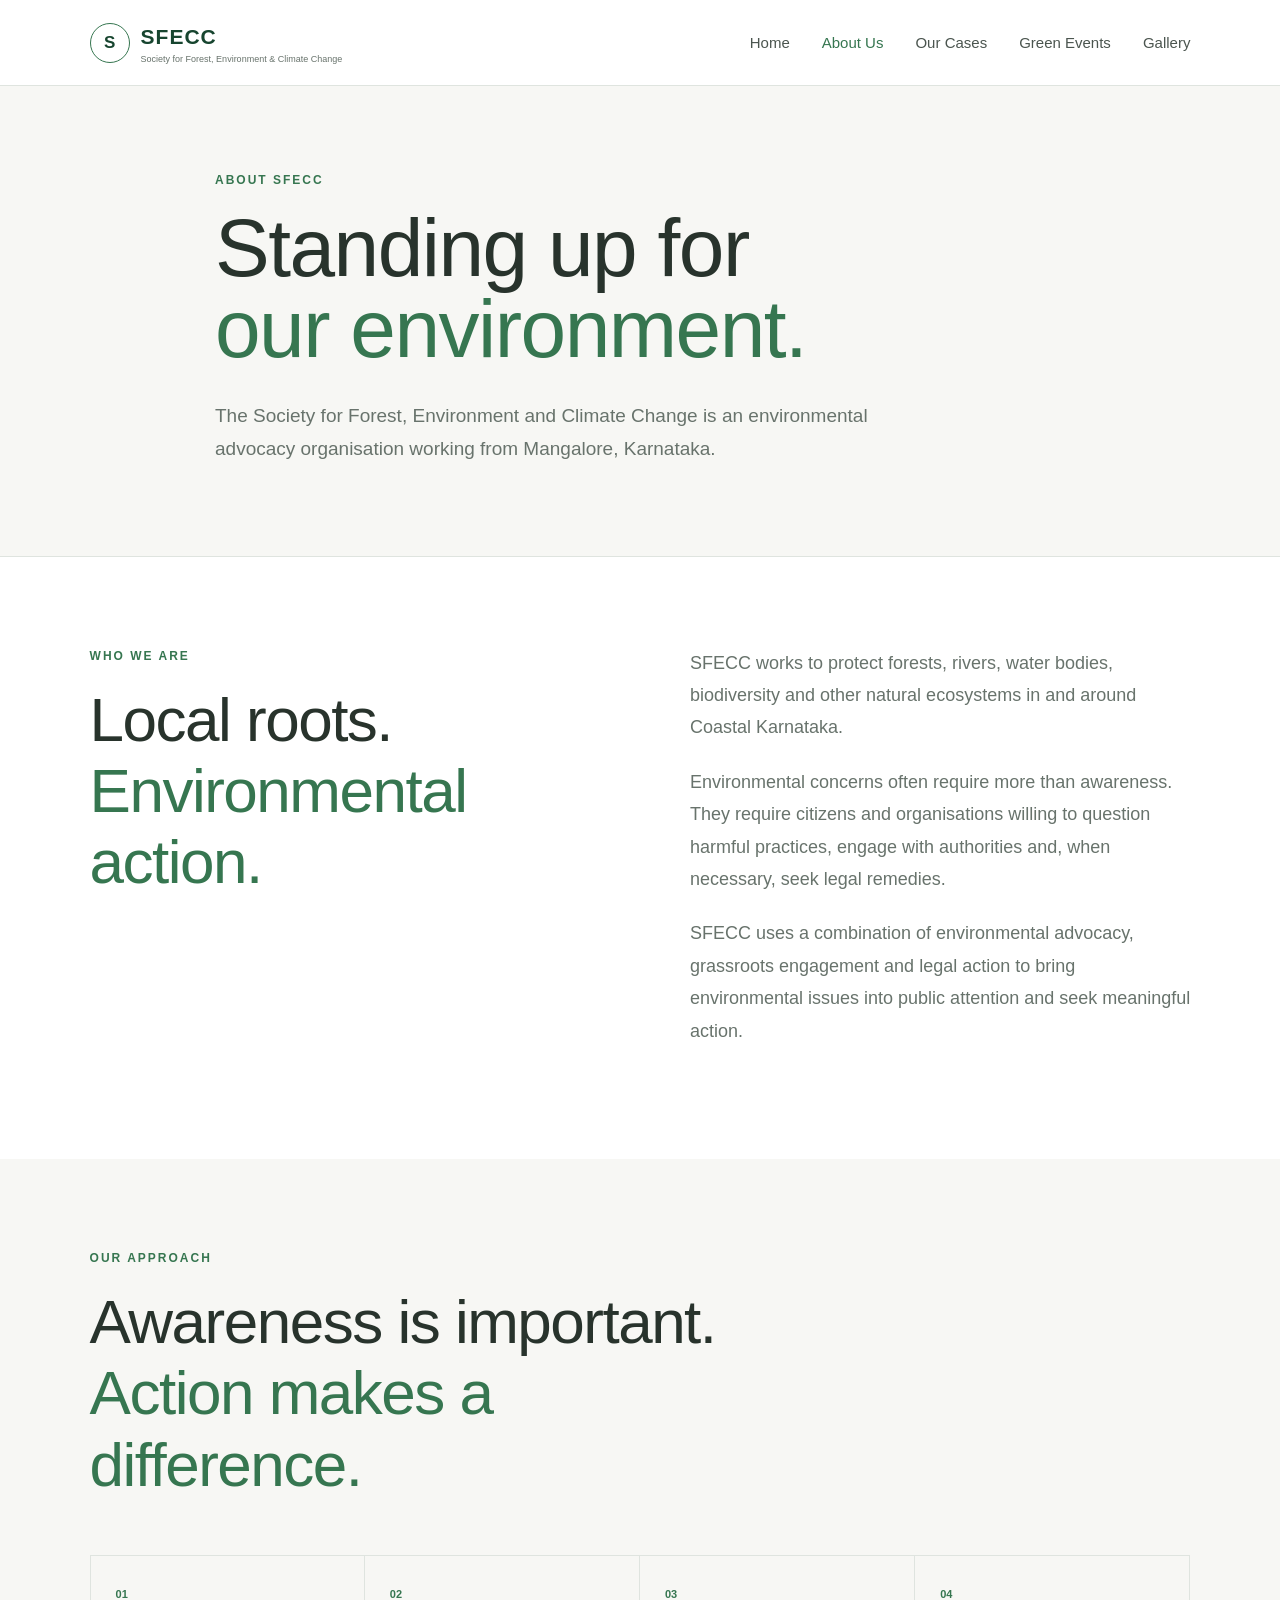
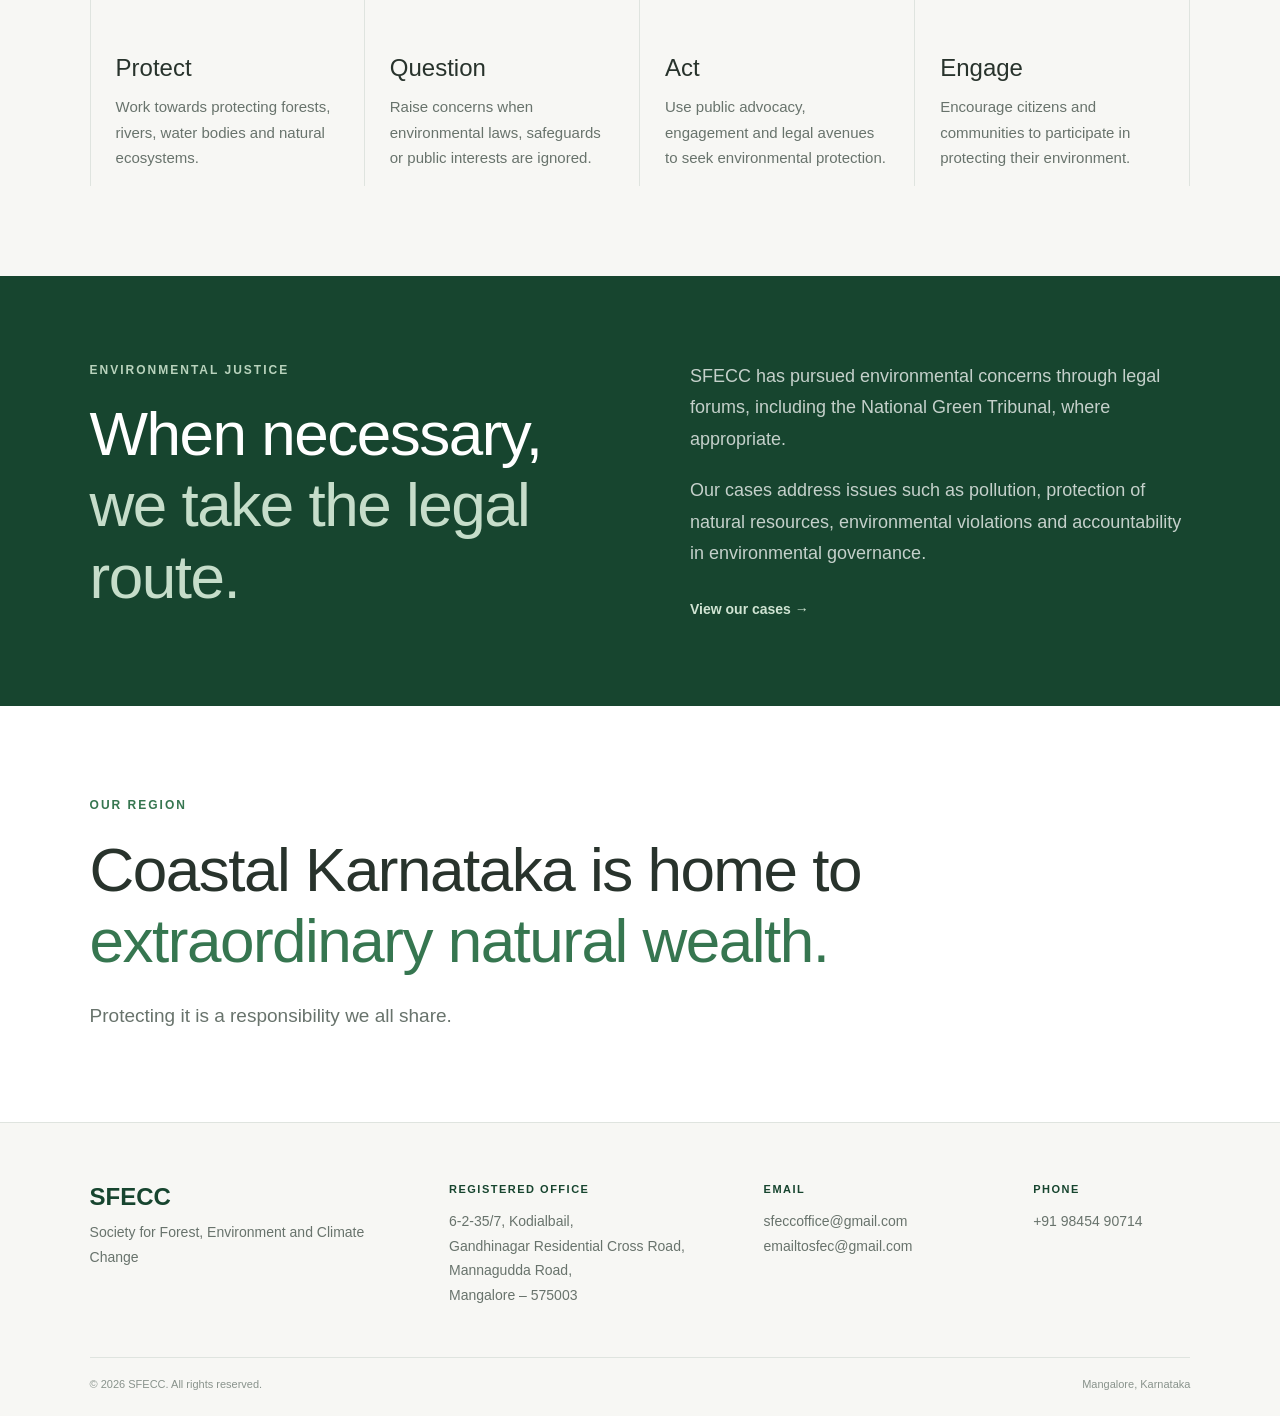
==== about.html @ 4021c0b7 "Initial SFECC website" ====
<!DOCTYPE html>
<html lang="en">
<head>
    <meta charset="UTF-8">
    <meta name="viewport" content="width=device-width, initial-scale=1.0">

    <title>About Us | SFECC</title>

    <link rel="stylesheet" href="style.css">
</head>

<body>

    <!-- Header -->
    <header class="site-header">

        <div class="container nav-container">

            <a href="index.html" class="logo">

                <span class="logo-mark">S</span>

                <span class="logo-text">
                    <strong>SFECC</strong>
                    <small>Society for Forest, Environment & Climate Change</small>
                </span>

            </a>


            <nav class="main-nav">

                <a href="index.html">Home</a>

                <a href="about.html" class="active">
                    About Us
                </a>

                <a href="work.html">
                    Our Cases
                </a>

                <a href="events.html">
                    Green Events
                </a>

                <a href="gallery.html">
                    Gallery
                </a>

            </nav>

        </div>

    </header>


    <main>

        <!-- Page Introduction -->
        <section class="page-hero">

            <div class="container page-hero-content">

                <p class="section-label">
                    ABOUT SFECC
                </p>

                <h1>
                    Standing up for
                    <span>our environment.</span>
                </h1>

                <p>
                    The Society for Forest, Environment and Climate Change
                    is an environmental advocacy organisation working from
                    Mangalore, Karnataka.
                </p>

            </div>

        </section>


        <!-- Who We Are -->
        <section class="about-main section">

            <div class="container about-main-grid">

                <div>

                    <p class="section-label">
                        WHO WE ARE
                    </p>

                    <h2>
                        Local roots.
                        <span>Environmental action.</span>
                    </h2>

                </div>


                <div class="about-main-text">

                    <p>
                        SFECC works to protect forests, rivers, water bodies,
                        biodiversity and other natural ecosystems in and around
                        Coastal Karnataka.
                    </p>

                    <p>
                        Environmental concerns often require more than
                        awareness. They require citizens and organisations
                        willing to question harmful practices, engage with
                        authorities and, when necessary, seek legal remedies.
                    </p>

                    <p>
                        SFECC uses a combination of environmental advocacy,
                        grassroots engagement and legal action to bring
                        environmental issues into public attention and seek
                        meaningful action.
                    </p>

                </div>

            </div>

        </section>


        <!-- What We Believe -->
        <section class="beliefs section">

            <div class="container">

                <div class="section-heading">

                    <p class="section-label">
                        OUR APPROACH
                    </p>

                    <h2>
                        Awareness is important.
                        <span>Action makes a difference.</span>
                    </h2>

                </div>


                <div class="belief-grid">

                    <div class="belief">

                        <span>01</span>

                        <h3>Protect</h3>

                        <p>
                            Work towards protecting forests, rivers,
                            water bodies and natural ecosystems.
                        </p>

                    </div>


                    <div class="belief">

                        <span>02</span>

                        <h3>Question</h3>

                        <p>
                            Raise concerns when environmental laws,
                            safeguards or public interests are ignored.
                        </p>

                    </div>


                    <div class="belief">

                        <span>03</span>

                        <h3>Act</h3>

                        <p>
                            Use public advocacy, engagement and legal
                            avenues to seek environmental protection.
                        </p>

                    </div>


                    <div class="belief">

                        <span>04</span>

                        <h3>Engage</h3>

                        <p>
                            Encourage citizens and communities to
                            participate in protecting their environment.
                        </p>

                    </div>

                </div>

            </div>

        </section>


        <!-- Legal Action -->
        <section class="about-action">

            <div class="container about-action-grid">

                <div>

                    <p class="section-label">
                        ENVIRONMENTAL JUSTICE
                    </p>

                    <h2>
                        When necessary,
                        <span>we take the legal route.</span>
                    </h2>

                </div>


                <div>

                    <p>
                        SFECC has pursued environmental concerns through
                        legal forums, including the National Green Tribunal,
                        where appropriate.
                    </p>

                    <p>
                        Our cases address issues such as pollution,
                        protection of natural resources, environmental
                        violations and accountability in environmental
                        governance.
                    </p>

                    <a href="work.html" class="about-action-link">
                        View our cases →
                    </a>

                </div>

            </div>

        </section>


        <!-- Closing -->
        <section class="about-closing section">

            <div class="container">

                <p class="section-label">
                    OUR REGION
                </p>

                <h2>
                    Coastal Karnataka is home to
                    <span>extraordinary natural wealth.</span>
                </h2>

                <p class="closing-description">
                    Protecting it is a responsibility we all share.
                </p>

            </div>

        </section>

    </main>


    <!-- Footer -->
    <footer class="site-footer" id="contact">

        <div class="container footer-grid">

            <div class="footer-brand">

                <h3>SFECC</h3>

                <p>
                    Society for Forest, Environment and Climate Change
                </p>

            </div>


            <div>

                <h4>Registered Office</h4>

                <p>
                    6-2-35/7, Kodialbail,<br>
                    Gandhinagar Residential Cross Road,<br>
                    Mannagudda Road,<br>
                    Mangalore – 575003
                </p>

            </div>


            <div>

                <h4>Email</h4>

                <p>
                    <a href="mailto:sfeccoffice@gmail.com">
                        sfeccoffice@gmail.com
                    </a>
                </p>

                <p>
                    <a href="mailto:emailtosfec@gmail.com">
                        emailtosfec@gmail.com
                    </a>
                </p>

            </div>


            <div>

                <h4>Phone</h4>

                <p>
                    <a href="tel:+919845490714">
                        +91 98454 90714
                    </a>
                </p>

            </div>

        </div>


        <div class="container footer-bottom">

            <p>
                © 2026 SFECC. All rights reserved.
            </p>

            <p>
                Mangalore, Karnataka
            </p>

        </div>

    </footer>


    <script src="script.js"></script>

</body>
</html>
---- style.css ----
/* =========================================
   SFECC
   Simple Environmental Society Website
   ========================================= */

:root {
    --green-dark: #17452f;
    --green: #367650;
    --green-light: #edf3ee;
    --white: #ffffff;
    --off-white: #f7f7f4;
    --text: #28332c;
    --muted: #68736c;
    --border: #dfe4df;
    --max-width: 1160px;
}


/* =========================================
   Reset
   ========================================= */

* {
    margin: 0;
    padding: 0;
    box-sizing: border-box;
}

html {
    scroll-behavior: smooth;
}

body {
    font-family: Arial, Helvetica, sans-serif;
    color: var(--text);
    background: var(--white);
    line-height: 1.6;
}

a {
    color: inherit;
    text-decoration: none;
}

img {
    display: block;
    max-width: 100%;
}


/* =========================================
   Common
   ========================================= */

.container {
    width: min(90%, var(--max-width));
    margin: 0 auto;
}

.section {
    padding: 90px 0;
}

.section-label {
    color: var(--green);
    font-size: 12px;
    font-weight: 700;
    letter-spacing: 2px;
    margin-bottom: 18px;
}

h1,
h2,
h3,
h4 {
    line-height: 1.15;
}

h1,
h2 {
    font-weight: 400;
    letter-spacing: -1.5px;
}

h1 span,
h2 span {
    display: block;
    color: var(--green);
}

h2 {
    font-size: clamp(42px, 5vw, 62px);
}


/* =========================================
   Header
   ========================================= */

.site-header {
    background: var(--white);
    border-bottom: 1px solid var(--border);
    padding: 20px 0;
}

.nav-container {
    display: flex;
    align-items: center;
    justify-content: space-between;
}

.logo {
    display: flex;
    align-items: center;
    gap: 11px;
}

.logo-mark {
    width: 40px;
    height: 40px;
    border: 1.5px solid var(--green);
    border-radius: 50%;
    display: grid;
    place-items: center;
    color: var(--green-dark);
    font-size: 17px;
    font-weight: 700;
}

.logo-text {
    display: flex;
    flex-direction: column;
}

.logo-text strong {
    color: var(--green-dark);
    font-size: 21px;
    letter-spacing: 1px;
}

.logo-text small {
    color: var(--muted);
    font-size: 9px;
    line-height: 1.3;
    max-width: 230px;
}

.main-nav {
    display: flex;
    align-items: center;
    gap: 32px;
}

.main-nav a {
    color: #4b554f;
    font-size: 14px;
}

.main-nav a:hover,
.main-nav a.active {
    color: var(--green);
}


/* =========================================
   Hero
   ========================================= */

.hero {
    padding: 80px 0 90px;
    background: var(--white);
}

.hero-grid {
    display: grid;
    grid-template-columns: 1.15fr 0.85fr;
    gap: 80px;
    align-items: center;
}

.hero-content {
    max-width: 650px;
}

.eyebrow {
    color: var(--green);
    font-size: 11px;
    font-weight: 700;
    letter-spacing: 2px;
    margin-bottom: 25px;
}

.hero h1 {
    font-size: clamp(58px, 7vw, 86px);
    line-height: 0.98;
    margin-bottom: 30px;
}

.hero-description {
    max-width: 610px;
    color: var(--muted);
    font-size: 18px;
    line-height: 1.75;
    margin-bottom: 32px;
}

.btn {
    display: inline-block;
    padding: 13px 23px;
    background: var(--green-dark);
    color: var(--white);
    font-size: 13px;
    font-weight: 700;
    border-radius: 2px;
}

.btn:hover {
    background: var(--green);
}

.hero-image {
    position: relative;
}

.hero-image img {
    width: 100%;
    height: 430px;
    object-fit: cover;
}


/* =========================================
   About
   ========================================= */

.about-preview {
    background: var(--off-white);
}

.about-grid {
    display: grid;
    grid-template-columns: 1fr 1fr;
    gap: 100px;
}

.about-text {
    max-width: 560px;
    color: var(--muted);
    font-size: 18px;
    line-height: 1.75;
}

.about-text p {
    margin-bottom: 20px;
}

.text-link {
    color: var(--green);
    font-size: 14px;
    font-weight: 700;
}


/* =========================================
   Areas of Work
   ========================================= */

.areas {
    background: var(--white);
}

.section-heading {
    max-width: 650px;
    margin-bottom: 55px;
}

.areas-grid {
    display: grid;
    grid-template-columns: repeat(4, 1fr);
    border-top: 1px solid var(--border);
}

.area {
    padding: 28px 25px 15px;
    border-right: 1px solid var(--border);
}

.area:first-child {
    border-left: 1px solid var(--border);
}

.area span {
    display: block;
    color: var(--green);
    font-size: 11px;
    font-weight: 700;
    margin-bottom: 55px;
}

.area h3 {
    font-size: 23px;
    font-weight: 500;
    margin-bottom: 12px;
}

.area p {
    color: var(--muted);
    font-size: 15px;
    line-height: 1.65;
}


/* =========================================
   Action Band
   ========================================= */

.action {
    background: var(--green-dark);
    color: var(--white);
    padding: 80px 0;
}

.action-content {
    max-width: 900px;
}

.action .section-label {
    color: #b9d3bd;
}

.action h2 {
    font-size: clamp(40px, 5vw, 62px);
    margin-bottom: 28px;
}

.action h2 span {
    color: #c6ddca;
}

.action-link {
    color: #d0e4d3;
    font-size: 14px;
    font-weight: 700;
}


/* =========================================
   Footer
   ========================================= */

.site-footer {
    background: var(--off-white);
    border-top: 1px solid var(--border);
    padding: 60px 0 22px;
}

.footer-grid {
    display: grid;
    grid-template-columns: 1.4fr 1.2fr 1fr 0.7fr;
    gap: 45px;
    padding-bottom: 50px;
}

.footer-brand h3 {
    color: var(--green-dark);
    font-size: 24px;
    margin-bottom: 10px;
}

.footer-grid h4 {
    color: var(--green-dark);
    font-size: 11px;
    letter-spacing: 1.5px;
    text-transform: uppercase;
    margin-bottom: 14px;
}

.footer-grid p {
    color: var(--muted);
    font-size: 13px;
    line-height: 1.75;
}

.footer-grid a:hover {
    color: var(--green);
}

.footer-bottom {
    border-top: 1px solid var(--border);
    padding-top: 18px;
    display: flex;
    justify-content: space-between;
    color: #89938c;
    font-size: 11px;
}


/* =========================================
   Tablet
   ========================================= */

@media (max-width: 900px) {

    .hero-grid {
        grid-template-columns: 1fr;
        gap: 50px;
    }

    .hero-image {
        max-width: 650px;
    }

    .hero-image img {
        height: 400px;
    }

    .about-grid {
        grid-template-columns: 1fr;
        gap: 45px;
    }

    .areas-grid {
        grid-template-columns: repeat(2, 1fr);
    }

    .area:nth-child(3) {
        border-left: 1px solid var(--border);
        border-top: 1px solid var(--border);
    }

    .area:nth-child(4) {
        border-top: 1px solid var(--border);
    }

    .footer-grid {
        grid-template-columns: repeat(2, 1fr);
    }
}


/* =========================================
   Mobile
   ========================================= */

@media (max-width: 650px) {

    .site-header {
        padding: 16px 0;
    }

    .logo-text small {
        display: none;
    }

    .main-nav {
        gap: 15px;
    }

    .main-nav a {
        font-size: 12px;
    }

    .hero {
        padding: 55px 0 65px;
    }

    .hero-grid {
        gap: 40px;
    }

    .hero h1 {
        font-size: 56px;
    }

    .hero-description {
        font-size: 16px;
    }

    .hero-image img {
        height: 330px;
    }

    .section {
        padding: 70px 0;
    }

    .areas-grid {
        grid-template-columns: 1fr;
    }

    .area,
    .area:first-child,
    .area:nth-child(3) {
        border-left: 1px solid var(--border);
        border-bottom: 1px solid var(--border);
        border-top: none;
    }

    .area:first-child {
        border-top: 1px solid var(--border);
    }

    .area span {
        margin-bottom: 30px;
    }

    .footer-grid {
        grid-template-columns: 1fr;
        gap: 30px;
    }

    .footer-bottom {
        flex-direction: column;
        gap: 7px;
    }
}


/* =========================================
   Final Spacing & Readability Pass
   ========================================= */

.container {
    width: min(88%, 1120px);
}

.hero-description,
.about-text {
    font-size: 19px;
}

.area p {
    font-size: 16px;
}

.area h3 {
    font-size: 25px;
}

.main-nav a {
    font-size: 15px;
}

.footer-grid p {
    font-size: 14px;
}


/* More breathing room on larger screens */

@media (min-width: 1200px) {
    .container {
        width: min(86%, 1120px);
    }
}


/* Comfortable mobile margins */

@media (max-width: 650px) {

    .container {
        width: 88%;
    }

    .hero h1 {
        font-size: 52px;
    }

    .hero-description,
    .about-text {
        font-size: 17px;
    }

    .area p {
        font-size: 16px;
    }

    .main-nav {
        gap: 12px;
    }

    .main-nav a {
        font-size: 12px;
    }
}
/* =========================================
   ABOUT PAGE
   ========================================= */

.page-hero {
    background: var(--off-white);
    padding: 85px 0 90px;
    border-bottom: 1px solid var(--border);
}

.page-hero-content {
    max-width: 850px;
}

.page-hero h1 {
    font-size: clamp(55px, 7vw, 82px);
    line-height: 0.98;
    margin-bottom: 30px;
}

.page-hero-content > p:last-child {
    max-width: 680px;
    color: var(--muted);
    font-size: 19px;
    line-height: 1.75;
}


/* ---------- Main About ---------- */

.about-main {
    background: var(--white);
}

.about-main-grid {
    display: grid;
    grid-template-columns: 1fr 1fr;
    gap: 100px;
}

.about-main-text {
    max-width: 570px;
    color: var(--muted);
    font-size: 18px;
    line-height: 1.8;
}

.about-main-text p {
    margin-bottom: 22px;
}


/* ---------- Beliefs ---------- */

.beliefs {
    background: var(--off-white);
}

.belief-grid {
    display: grid;
    grid-template-columns: repeat(4, 1fr);
    border-top: 1px solid var(--border);
}

.belief {
    padding: 30px 25px 15px;
    border-right: 1px solid var(--border);
}

.belief:first-child {
    border-left: 1px solid var(--border);
}

.belief > span {
    display: block;
    color: var(--green);
    font-size: 11px;
    font-weight: 700;
    margin-bottom: 50px;
}

.belief h3 {
    font-size: 24px;
    font-weight: 500;
    margin-bottom: 13px;
}

.belief p {
    color: var(--muted);
    font-size: 15px;
    line-height: 1.7;
}


/* ---------- Legal Action ---------- */

.about-action {
    background: var(--green-dark);
    color: var(--white);
    padding: 85px 0;
}

.about-action-grid {
    display: grid;
    grid-template-columns: 1fr 1fr;
    gap: 100px;
}

.about-action .section-label {
    color: #b9d3bd;
}

.about-action h2 {
    font-size: clamp(42px, 5vw, 62px);
}

.about-action h2 span {
    color: #c6ddca;
}

.about-action-grid > div:last-child {
    align-self: end;
}

.about-action-grid > div:last-child p {
    color: rgba(255, 255, 255, 0.75);
    font-size: 18px;
    line-height: 1.75;
    margin-bottom: 20px;
}

.about-action-link {
    display: inline-block;
    margin-top: 8px;
    color: #d0e4d3;
    font-size: 14px;
    font-weight: 700;
}


/* ---------- Closing ---------- */

.about-closing {
    background: var(--white);
}

.about-closing h2 {
    max-width: 900px;
}

.closing-description {
    margin-top: 25px;
    color: var(--muted);
    font-size: 19px;
}


/* ---------- About Responsive ---------- */

@media (max-width: 900px) {

    .about-main-grid,
    .about-action-grid {
        grid-template-columns: 1fr;
        gap: 45px;
    }

    .belief-grid {
        grid-template-columns: repeat(2, 1fr);
    }

    .belief:nth-child(3) {
        border-left: 1px solid var(--border);
        border-top: 1px solid var(--border);
    }

    .belief:nth-child(4) {
        border-top: 1px solid var(--border);
    }
}


@media (max-width: 650px) {

    .page-hero {
        padding: 65px 0 70px;
    }

    .page-hero h1 {
        font-size: 52px;
    }

    .page-hero-content > p:last-child {
        font-size: 17px;
    }

    .about-main-text {
        font-size: 17px;
    }

    .belief-grid {
        grid-template-columns: 1fr;
    }

    .belief,
    .belief:first-child,
    .belief:nth-child(3) {
        border-left: 1px solid var(--border);
        border-bottom: 1px solid var(--border);
    }

    .belief:first-child {
        border-top: 1px solid var(--border);
    }

    .belief > span {
        margin-bottom: 30px;
    }

    .about-action-grid > div:last-child p {
        font-size: 17px;
    }
}

/* =========================================
   OUR CASES PAGE
   ========================================= */

.cases-intro {
    background: var(--white);
}

.cases-intro-grid {
    display: grid;
    grid-template-columns: 1fr 1fr;
    gap: 100px;
}

.cases-intro-text {
    max-width: 570px;
    color: var(--muted);
    font-size: 18px;
    line-height: 1.8;
}

.cases-intro-text p {
    margin-bottom: 22px;
}


/* ---------- Case List ---------- */

.cases {
    background: var(--off-white);
}

.case-list {
    border-top: 1px solid var(--border);
}

.case-item {
    display: grid;
    grid-template-columns: 100px 1fr;
    gap: 45px;
    padding: 42px 0;
    border-bottom: 1px solid var(--border);
}

.case-number {
    color: var(--green);
    font-size: 13px;
    font-weight: 700;
    padding-top: 3px;
}

.case-content {
    max-width: 850px;
}

.case-forum {
    color: var(--green);
    font-size: 11px;
    font-weight: 700;
    letter-spacing: 1.8px;
    margin-bottom: 12px;
}

.case-content h3 {
    color: var(--green-dark);
    font-size: 30px;
    font-weight: 500;
    margin-bottom: 12px;
}

.case-content > p:not(.case-forum) {
    color: var(--muted);
    font-size: 17px;
    line-height: 1.7;
    max-width: 720px;
}

.case-meta {
    display: flex;
    flex-wrap: wrap;
    gap: 30px;
    margin-top: 20px;
    color: #7b857e;
    font-size: 13px;
}


/* ---------- Cases Action ---------- */

.cases-action {
    background: var(--green-dark);
    color: var(--white);
    padding: 85px 0;
}

.cases-action .section-label {
    color: #b9d3bd;
}

.cases-action h2 {
    max-width: 900px;
    font-size: clamp(42px, 5vw, 62px);
}

.cases-action h2 span {
    color: #c6ddca;
}


/* ---------- Cases Responsive ---------- */

@media (max-width: 900px) {

    .cases-intro-grid {
        grid-template-columns: 1fr;
        gap: 45px;
    }

    .case-item {
        grid-template-columns: 65px 1fr;
        gap: 25px;
    }
}


@media (max-width: 650px) {

    .cases-intro-text {
        font-size: 17px;
    }

    .case-item {
        grid-template-columns: 1fr;
        gap: 12px;
        padding: 32px 0;
    }

    .case-number {
        margin-bottom: 5px;
    }

    .case-content h3 {
        font-size: 25px;
    }

    .case-content > p:not(.case-forum) {
        font-size: 16px;
    }

    .case-meta {
        flex-direction: column;
        gap: 5px;
    }
}
/* =========================================
   GREEN EVENTS PAGE
   ========================================= */

.events {
    background: var(--white);
}

.events-grid {
    display: grid;
    grid-template-columns: repeat(3, 1fr);
    gap: 28px;
}

.event-card {
    background: var(--off-white);
    border: 1px solid var(--border);
}

.event-image {
    overflow: hidden;
}

.event-image img {
    width: 100%;
    height: 250px;
    object-fit: cover;
    transition: transform 0.4s ease;
}

.event-card:hover .event-image img {
    transform: scale(1.03);
}

.event-content {
    padding: 27px 27px 30px;
}

.event-type {
    color: var(--green);
    font-size: 10px;
    font-weight: 700;
    letter-spacing: 1.7px;
    margin-bottom: 12px;
}

.event-content h3 {
    color: var(--green-dark);
    font-size: 25px;
    font-weight: 500;
    margin-bottom: 12px;
}

.event-content p:not(.event-type) {
    color: var(--muted);
    font-size: 16px;
    line-height: 1.7;
    margin-bottom: 20px;
}

.event-date {
    color: #7b857e;
    font-size: 12px;
}


/* ---------- Green Events Action ---------- */

.events-action {
    background: var(--green-dark);
    color: var(--white);
    padding: 85px 0;
}

.events-action .section-label {
    color: #b9d3bd;
}

.events-action h2 {
    max-width: 850px;
    font-size: clamp(42px, 5vw, 62px);
}

.events-action h2 span {
    color: #c6ddca;
}


/* ---------- Responsive ---------- */

@media (max-width: 900px) {

    .events-grid {
        grid-template-columns: 1fr 1fr;
    }

    .event-image img {
        height: 230px;
    }
}


@media (max-width: 650px) {

    .events-grid {
        grid-template-columns: 1fr;
    }

    .event-image img {
        height: 250px;
    }

    .event-content {
        padding: 24px;
    }
}

/* =========================================
   GALLERY PAGE
   ========================================= */

.gallery {
    background: var(--white);
}

.gallery-grid {
    display: grid;
    grid-template-columns: repeat(3, 1fr);
    grid-auto-rows: 260px;
    gap: 16px;
}

.gallery-item {
    margin: 0;
    overflow: hidden;
    background: var(--off-white);
}

.gallery-item img {
    width: 100%;
    height: 100%;
    object-fit: cover;
    transition: transform 0.4s ease;
}

.gallery-item:hover img {
    transform: scale(1.03);
}

/* Larger feature photograph */

.gallery-large {
    grid-column: span 2;
    grid-row: span 2;
}

.gallery-wide {
    grid-column: span 2;
}


/* ---------- Gallery Action ---------- */

.gallery-action {
    background: var(--green-dark);
    color: var(--white);
    padding: 85px 0;
}

.gallery-action .section-label {
    color: #b9d3bd;
}

.gallery-action h2 {
    max-width: 850px;
    font-size: clamp(42px, 5vw, 62px);
}

.gallery-action h2 span {
    color: #c6ddca;
}


/* ---------- Gallery Responsive ---------- */

@media (max-width: 900px) {

    .gallery-grid {
        grid-template-columns: repeat(2, 1fr);
        grid-auto-rows: 240px;
    }

    .gallery-large {
        grid-column: span 2;
    }

    .gallery-wide {
        grid-column: span 2;
    }
}


@media (max-width: 650px) {

    .gallery-grid {
        grid-template-columns: 1fr;
        grid-auto-rows: 280px;
    }

    .gallery-large,
    .gallery-wide {
        grid-column: span 1;
        grid-row: span 1;
    }
}
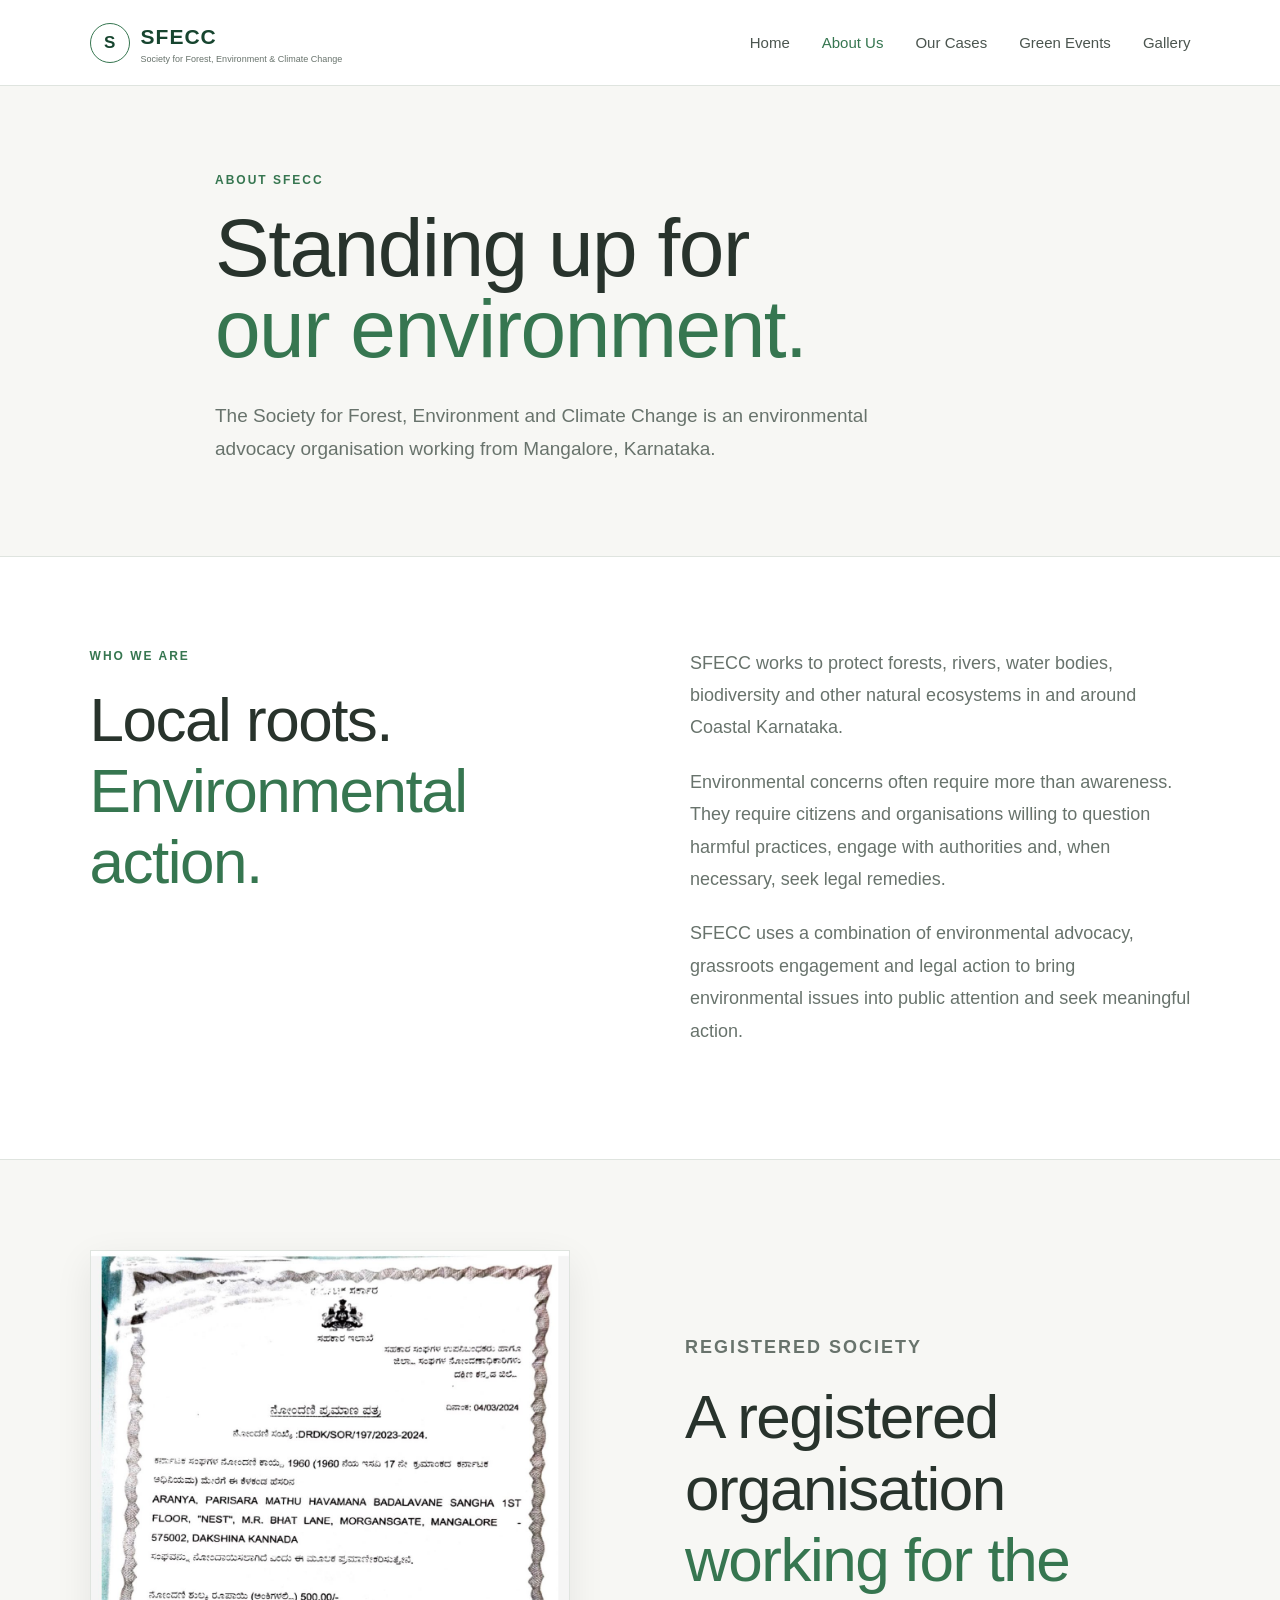
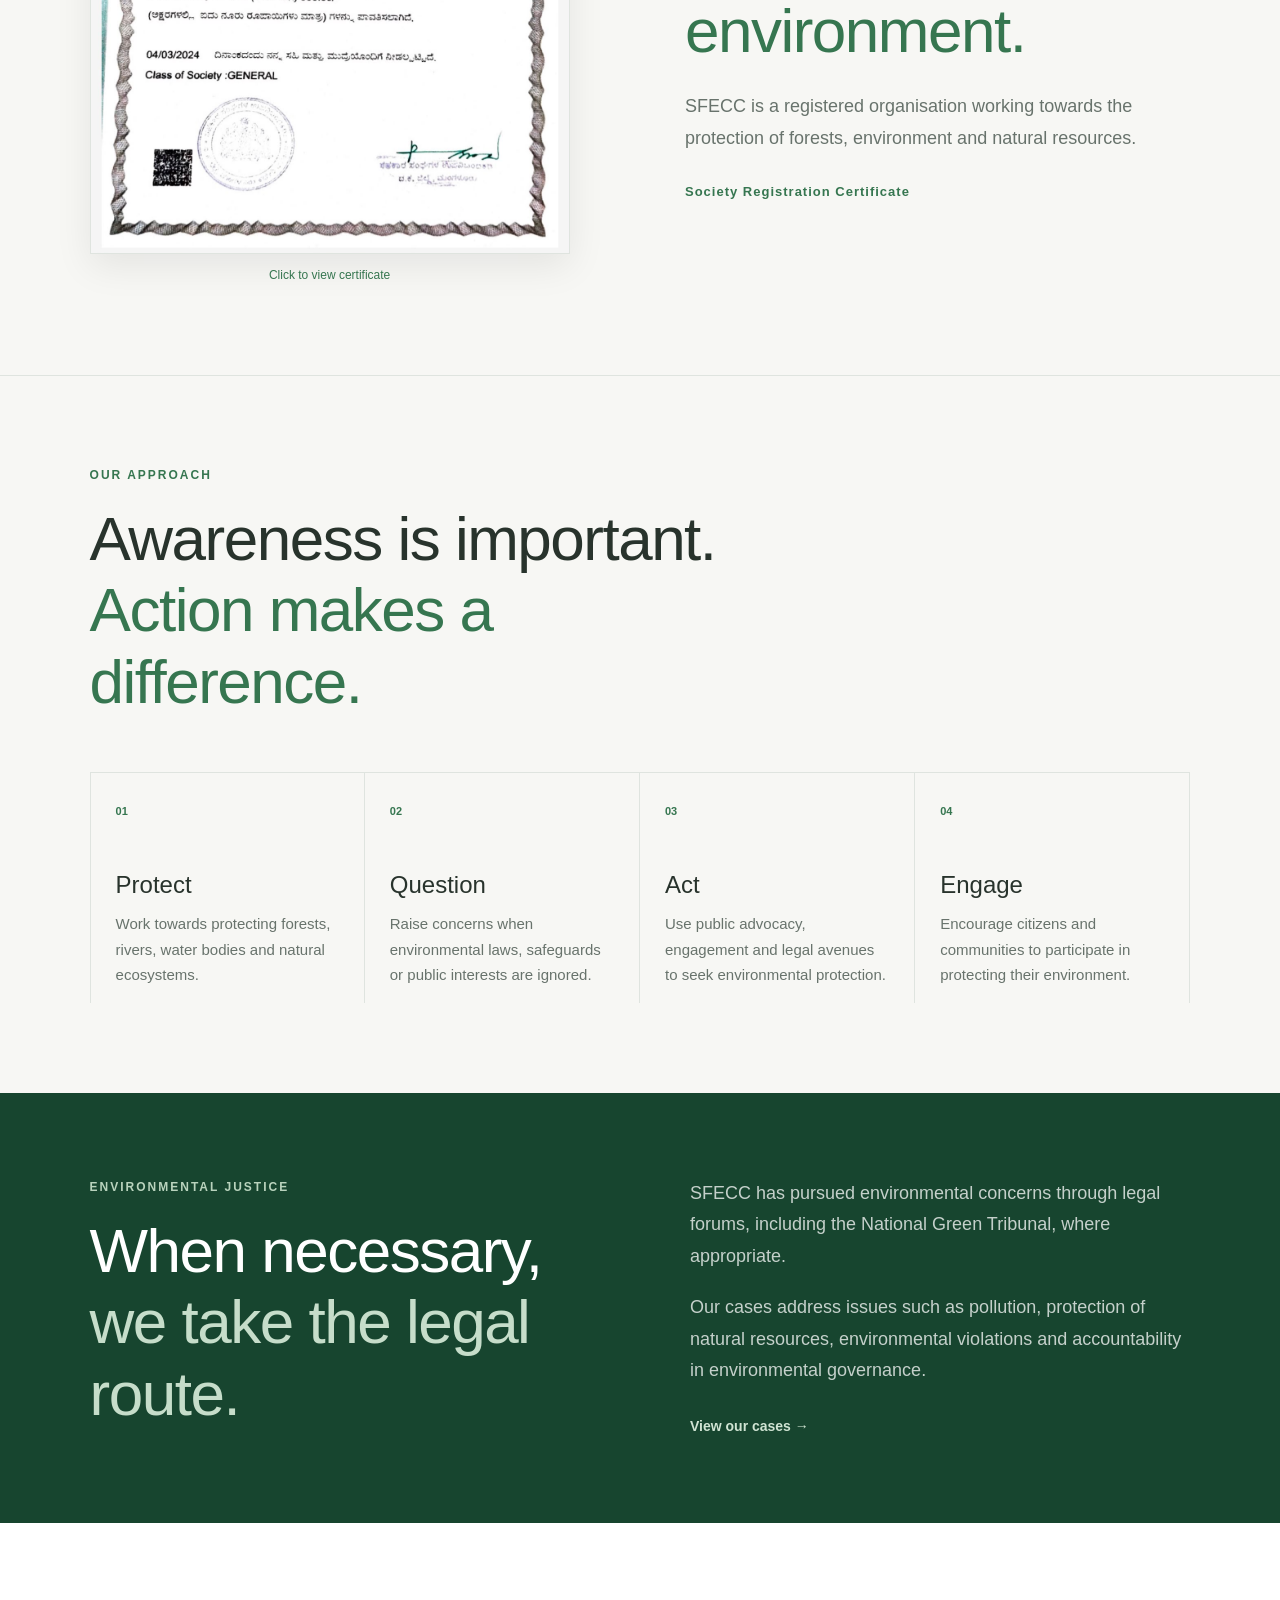
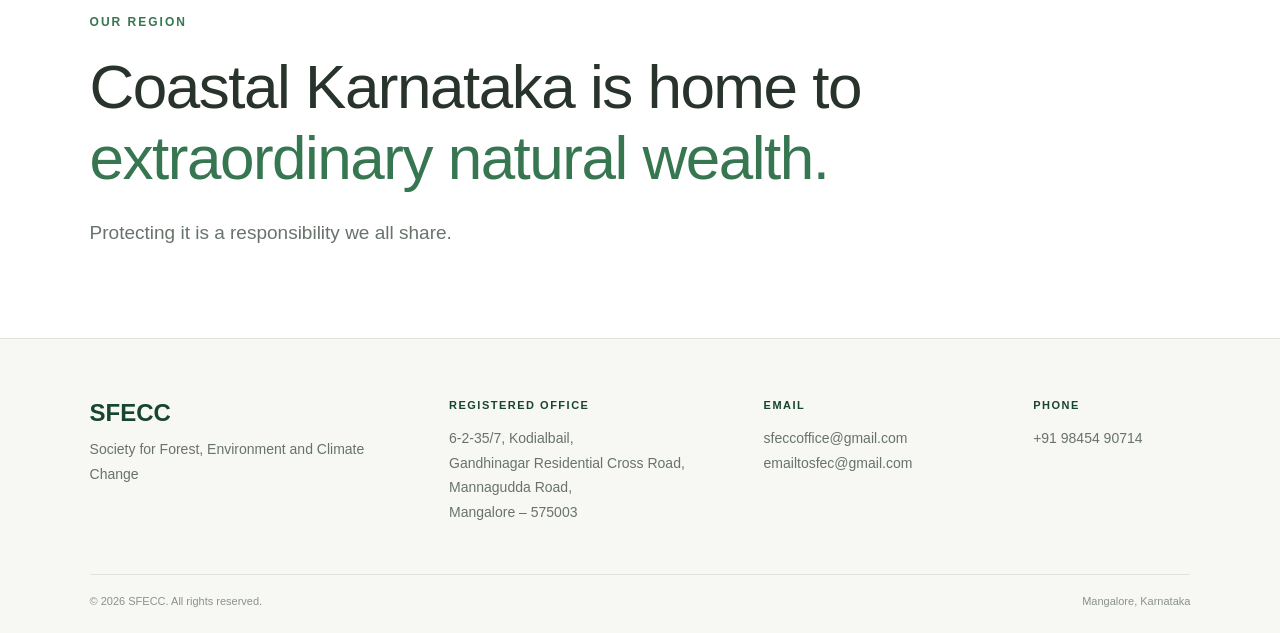
==== commit 504490d9: "Add SFECC registration certificate" ====
--- a/about.html
+++ b/about.html
@@ -129,6 +129,55 @@
 
         </section>
 
+        <!-- Registration Certificate -->
+
+<section class="registration section">
+
+    <div class="container registration-grid">
+
+        <div class="registration-image">
+
+    <a
+        href="images/registration-certificate.jpg"
+        target="_blank"
+        rel="noopener"
+    >
+        <img
+            src="images/registration-certificate.jpg"
+            alt="SFECC Society Registration Certificate"
+        >
+    </a>
+
+    <p class="certificate-click">
+        Click to view certificate
+    </p>
+
+</div>
+        <div class="registration-content">
+
+            <p class="section-label">
+                REGISTERED SOCIETY
+            </p>
+
+            <h2>
+                A registered organisation
+                <span>working for the environment.</span>
+            </h2>
+
+            <p>
+                SFECC is a registered organisation working towards the
+                protection of forests, environment and natural resources.
+            </p>
+
+            <p class="certificate-note">
+                Society Registration Certificate
+            </p>
+
+        </div>
+
+    </div>
+
+</section>
 
         <!-- What We Believe -->
         <section class="beliefs section">
--- a/style.css
+++ b/style.css
@@ -1176,4 +1176,99 @@
         grid-column: span 1;
         grid-row: span 1;
     }
+}
+
+/* =========================================
+   REGISTRATION CERTIFICATE
+   ========================================= */
+
+.registration {
+    background: var(--off-white);
+    border-top: 1px solid var(--border);
+    border-bottom: 1px solid var(--border);
+}
+
+.registration-grid {
+    display: grid;
+    grid-template-columns: 1fr 1fr;
+    gap: 90px;
+    align-items: center;
+}
+
+.registration-image {
+    max-width: 480px;
+}
+
+.registration-image img {
+    display: block;
+    width: 100%;
+    height: auto;
+    border: 1px solid var(--border);
+    box-shadow: 0 12px 35px rgba(0, 0, 0, 0.08);
+    background: var(--white);
+}
+
+.registration-content {
+    max-width: 540px;
+}
+
+.registration-content h2 {
+    margin-bottom: 25px;
+}
+
+.registration-content > p:not(.certificate-note) {
+    color: var(--muted);
+    font-size: 18px;
+    line-height: 1.75;
+    margin-bottom: 18px;
+}
+
+.certificate-note {
+    color: var(--green);
+    font-size: 13px;
+    font-weight: 700;
+    letter-spacing: 1px;
+    margin-top: 28px;
+}
+
+
+/* ---------- Certificate Responsive ---------- */
+
+@media (max-width: 900px) {
+
+    .registration-grid {
+        grid-template-columns: 1fr;
+        gap: 50px;
+    }
+
+    .registration-image {
+        max-width: 520px;
+    }
+}
+
+
+@media (max-width: 650px) {
+
+    .registration-grid {
+        gap: 35px;
+    }
+
+    .registration-content > p:not(.certificate-note) {
+        font-size: 17px;
+    }
+}
+
+.registration-image a {
+    display: block;
+}
+
+.registration-image a:hover img {
+    opacity: 0.92;
+}
+
+.certificate-click {
+    margin-top: 12px;
+    color: var(--green);
+    font-size: 12px;
+    text-align: center;
 }
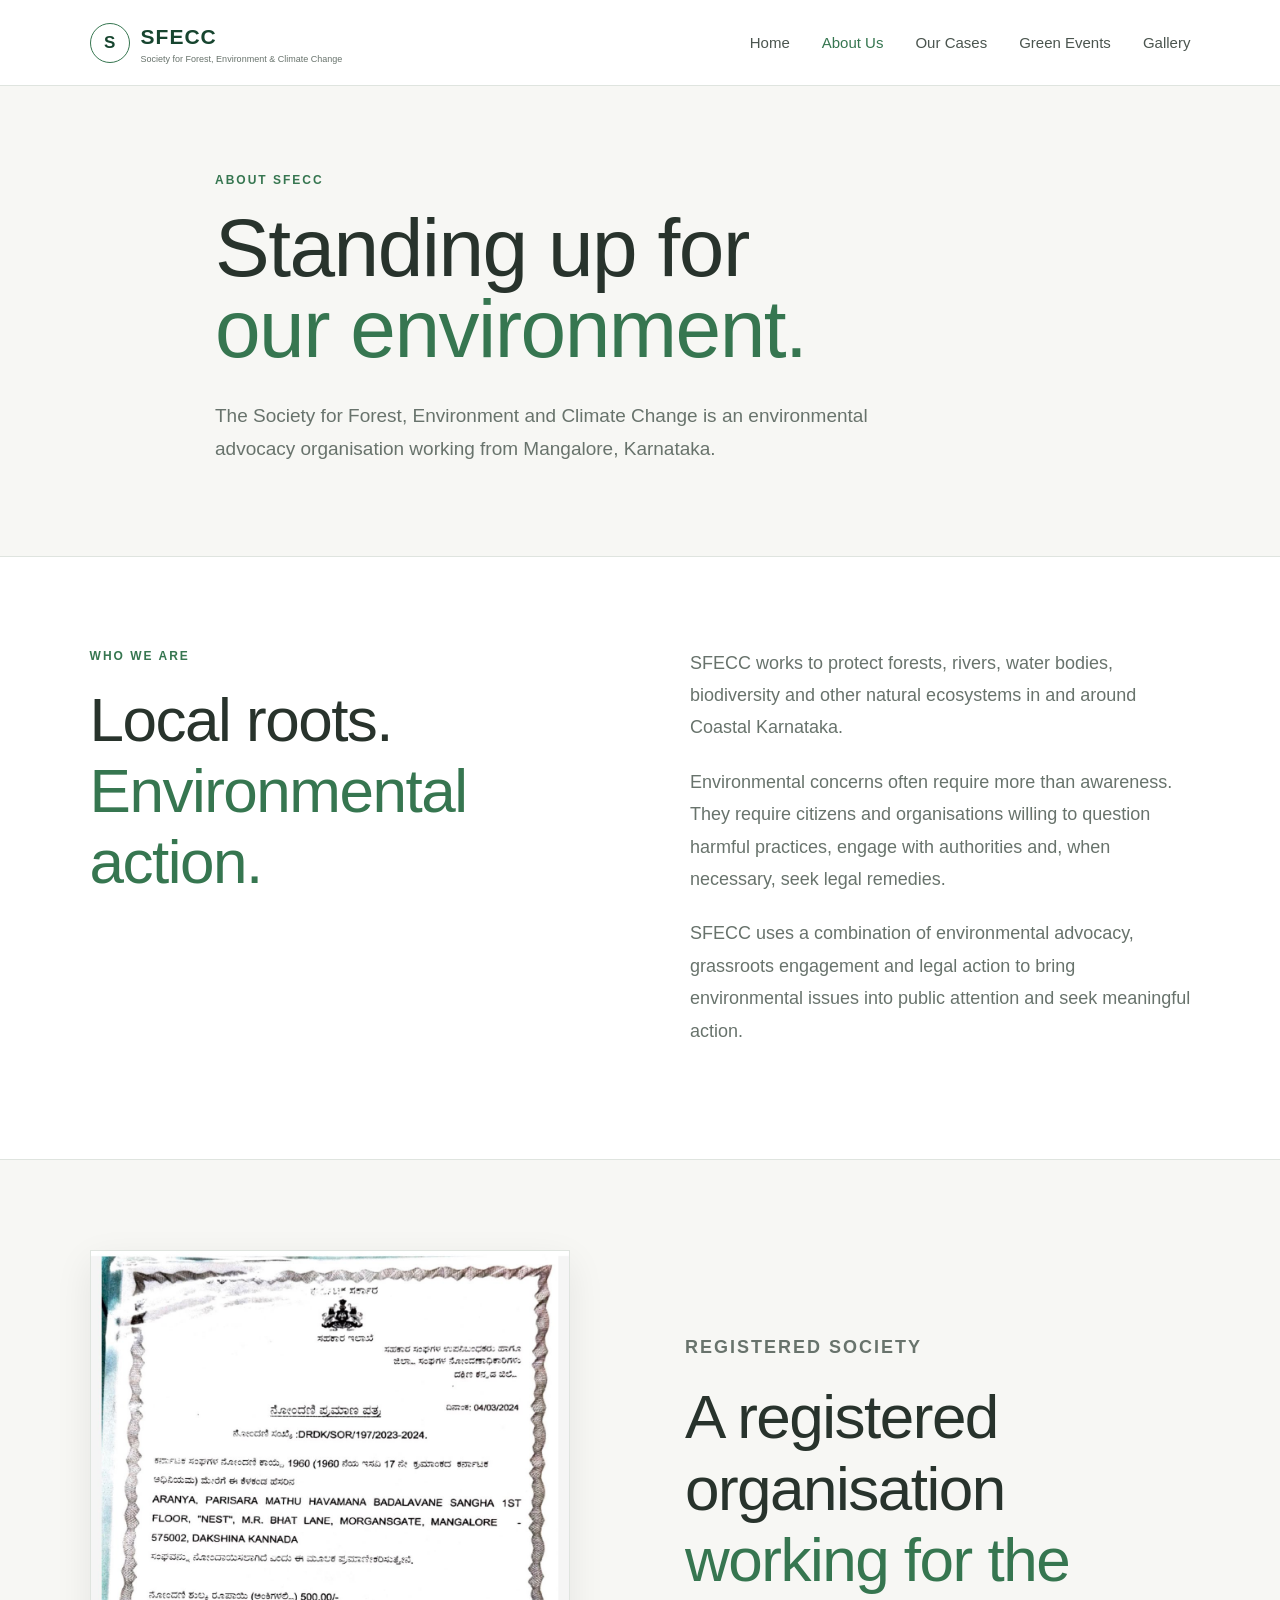
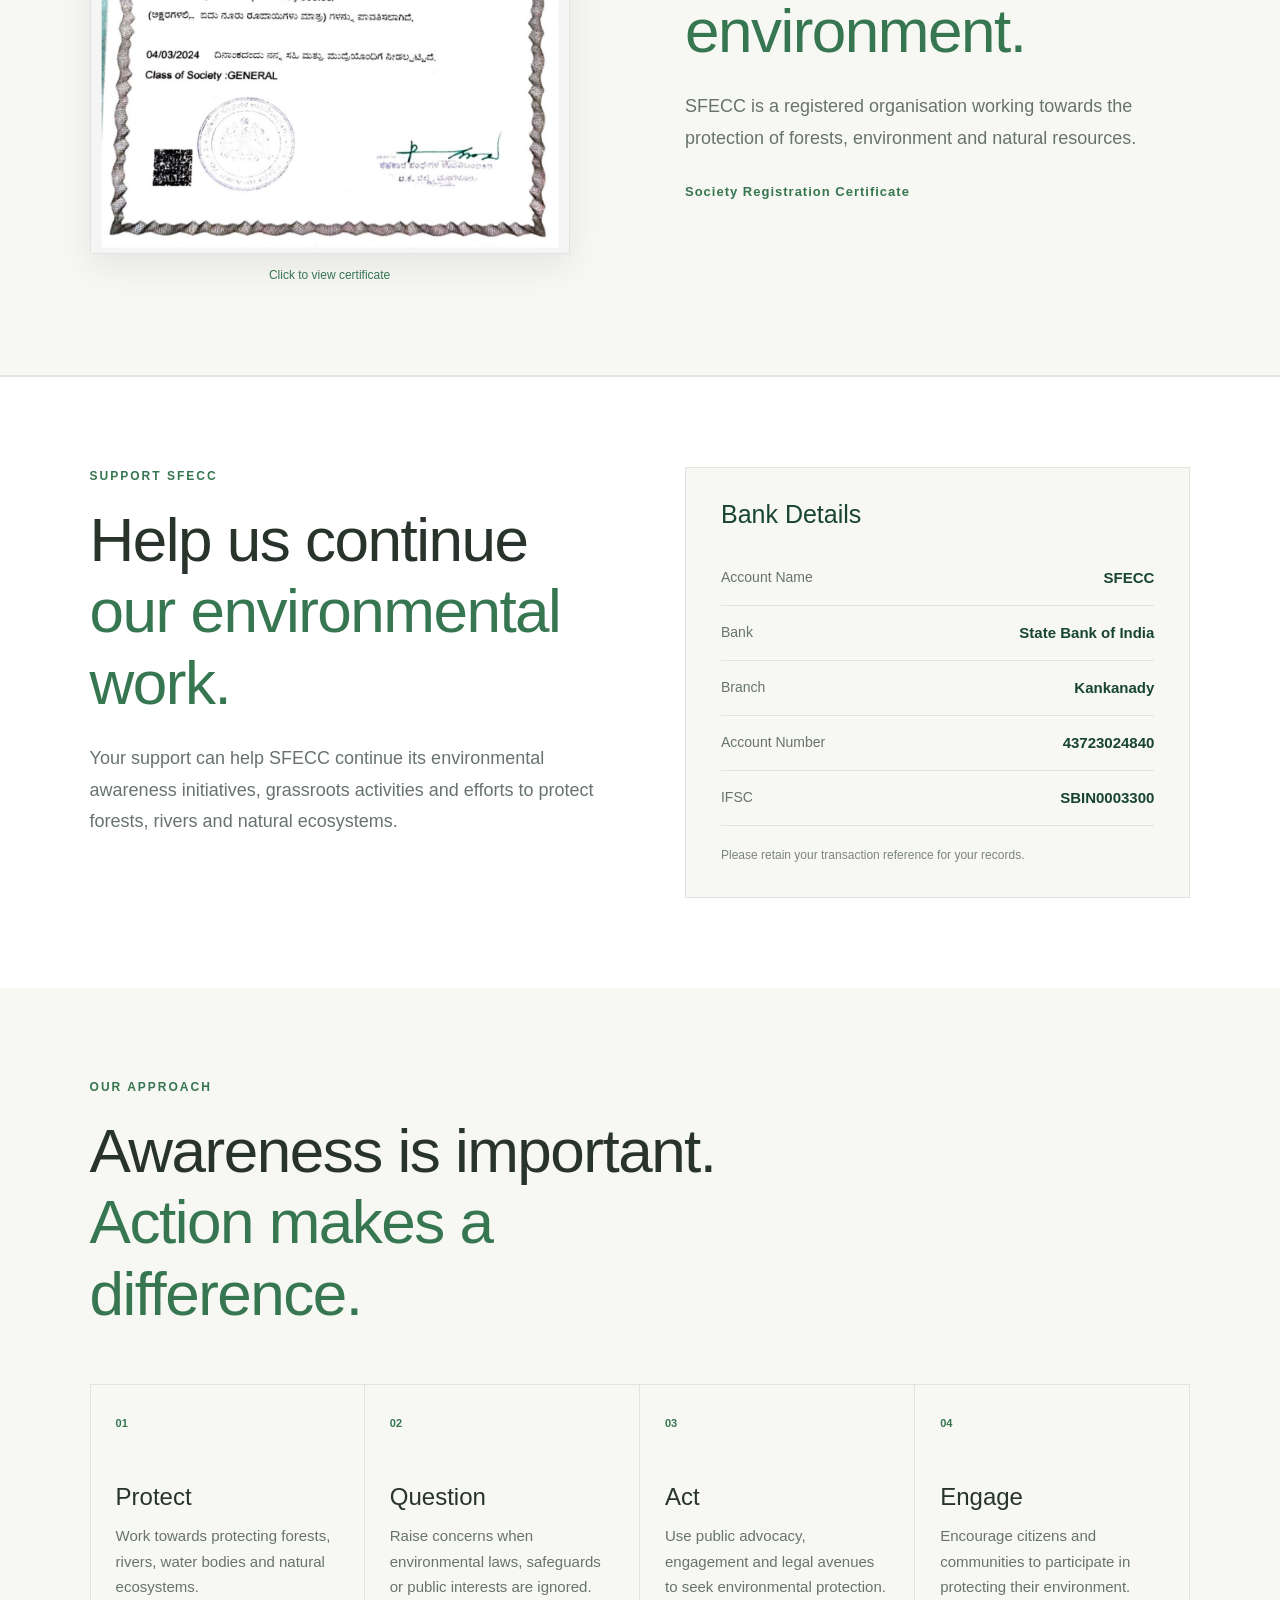
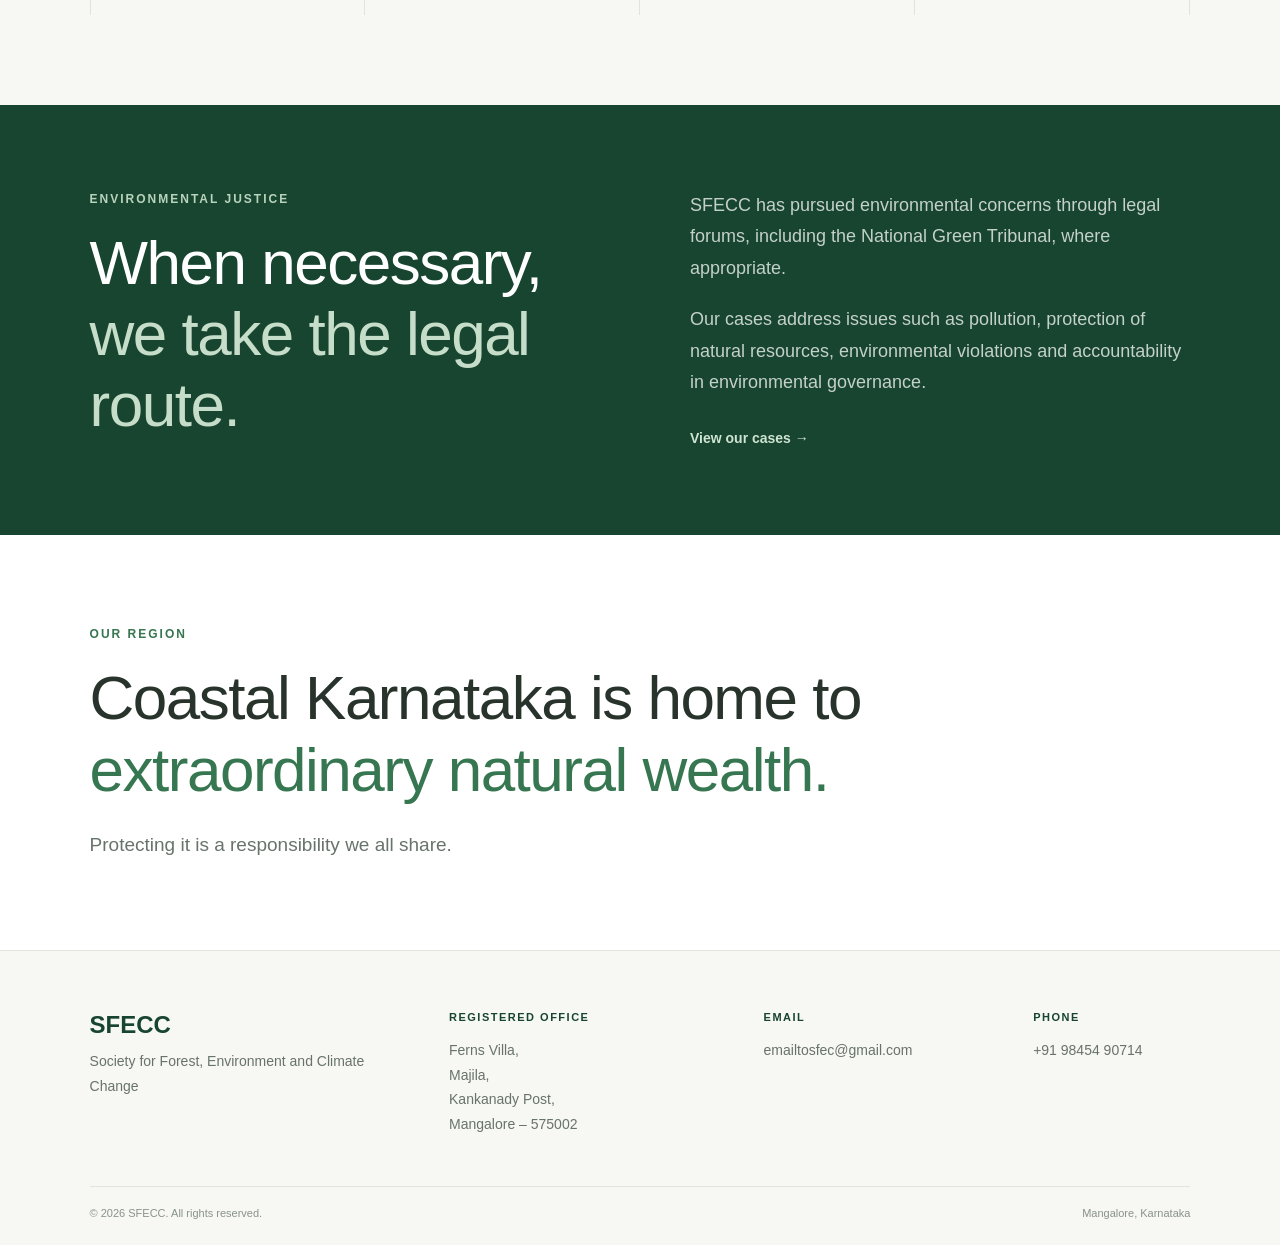
==== commit 232c70e6: "Update SFECC contact and support information" ====
--- a/about.html
+++ b/about.html
@@ -179,6 +179,73 @@
 
 </section>
 
+<!-- Support SFECC -->
+
+<section class="support section">
+
+    <div class="container support-grid">
+
+        <div>
+
+            <p class="section-label">
+                SUPPORT SFECC
+            </p>
+
+            <h2>
+                Help us continue
+                <span>our environmental work.</span>
+            </h2>
+
+            <p class="support-description">
+                Your support can help SFECC continue its environmental
+                awareness initiatives, grassroots activities and efforts
+                to protect forests, rivers and natural ecosystems.
+            </p>
+
+        </div>
+
+
+        <div class="bank-details">
+
+            <h3>
+                Bank Details
+            </h3>
+
+            <div class="bank-row">
+                <span>Account Name</span>
+                <strong>SFECC</strong>
+            </div>
+
+            <div class="bank-row">
+                <span>Bank</span>
+                <strong>State Bank of India</strong>
+            </div>
+
+            <div class="bank-row">
+                <span>Branch</span>
+                <strong>Kankanady</strong>
+            </div>
+
+            <div class="bank-row">
+                <span>Account Number</span>
+                <strong>43723024840</strong>
+            </div>
+
+            <div class="bank-row">
+                <span>IFSC</span>
+                <strong>SBIN0003300</strong>
+            </div>
+
+            <p class="bank-note">
+                Please retain your transaction reference for your records.
+            </p>
+
+        </div>
+
+    </div>
+
+</section>
+
         <!-- What We Believe -->
         <section class="beliefs section">
 
@@ -352,13 +419,12 @@
 
                 <h4>Registered Office</h4>
 
-                <p>
-                    6-2-35/7, Kodialbail,<br>
-                    Gandhinagar Residential Cross Road,<br>
-                    Mannagudda Road,<br>
-                    Mangalore – 575003
-                </p>
-
+                 <p>
+                    Ferns Villa,<br>
+                    Majila,<br>
+                    Kankanady Post,<br>
+                    Mangalore – 575002
+                </p>
             </div>
 
 
@@ -366,12 +432,7 @@
 
                 <h4>Email</h4>
 
-                <p>
-                    <a href="mailto:sfeccoffice@gmail.com">
-                        sfeccoffice@gmail.com
-                    </a>
-                </p>
-
+               
                 <p>
                     <a href="mailto:emailtosfec@gmail.com">
                         emailtosfec@gmail.com
--- a/style.css
+++ b/style.css
@@ -1271,4 +1271,109 @@
     color: var(--green);
     font-size: 12px;
     text-align: center;
+}
+
+/* =========================================
+   SUPPORT SFECC / BANK DETAILS
+   ========================================= */
+
+.support {
+    background: var(--white);
+    border-top: 1px solid var(--border);
+}
+
+.support-grid {
+    display: grid;
+    grid-template-columns: 1fr 1fr;
+    gap: 90px;
+    align-items: start;
+}
+
+.support-description {
+    max-width: 560px;
+    color: var(--muted);
+    font-size: 18px;
+    line-height: 1.75;
+    margin-top: 25px;
+}
+
+.bank-details {
+    background: var(--off-white);
+    border: 1px solid var(--border);
+    padding: 32px 35px;
+}
+
+.bank-details h3 {
+    color: var(--green-dark);
+    font-size: 25px;
+    font-weight: 500;
+    margin-bottom: 22px;
+}
+
+.bank-row {
+    display: flex;
+    justify-content: space-between;
+    gap: 25px;
+    padding: 15px 0;
+    border-bottom: 1px solid var(--border);
+}
+
+.bank-row span {
+    color: var(--muted);
+    font-size: 14px;
+}
+
+.bank-row strong {
+    color: var(--green-dark);
+    font-size: 15px;
+    font-weight: 600;
+    text-align: right;
+}
+
+.bank-note {
+    color: #7b857e;
+    font-size: 12px;
+    line-height: 1.6;
+    margin-top: 20px;
+}
+
+
+/* ---------- Support Responsive ---------- */
+
+@media (max-width: 900px) {
+
+    .support-grid {
+        grid-template-columns: 1fr;
+        gap: 50px;
+    }
+
+    .bank-details {
+        max-width: 600px;
+    }
+}
+
+
+@media (max-width: 650px) {
+
+    .support-description {
+        font-size: 17px;
+    }
+
+    .bank-details {
+        padding: 25px 22px;
+    }
+
+    .bank-row {
+        display: block;
+    }
+
+    .bank-row span {
+        display: block;
+        margin-bottom: 5px;
+    }
+
+    .bank-row strong {
+        display: block;
+        text-align: left;
+    }
 }
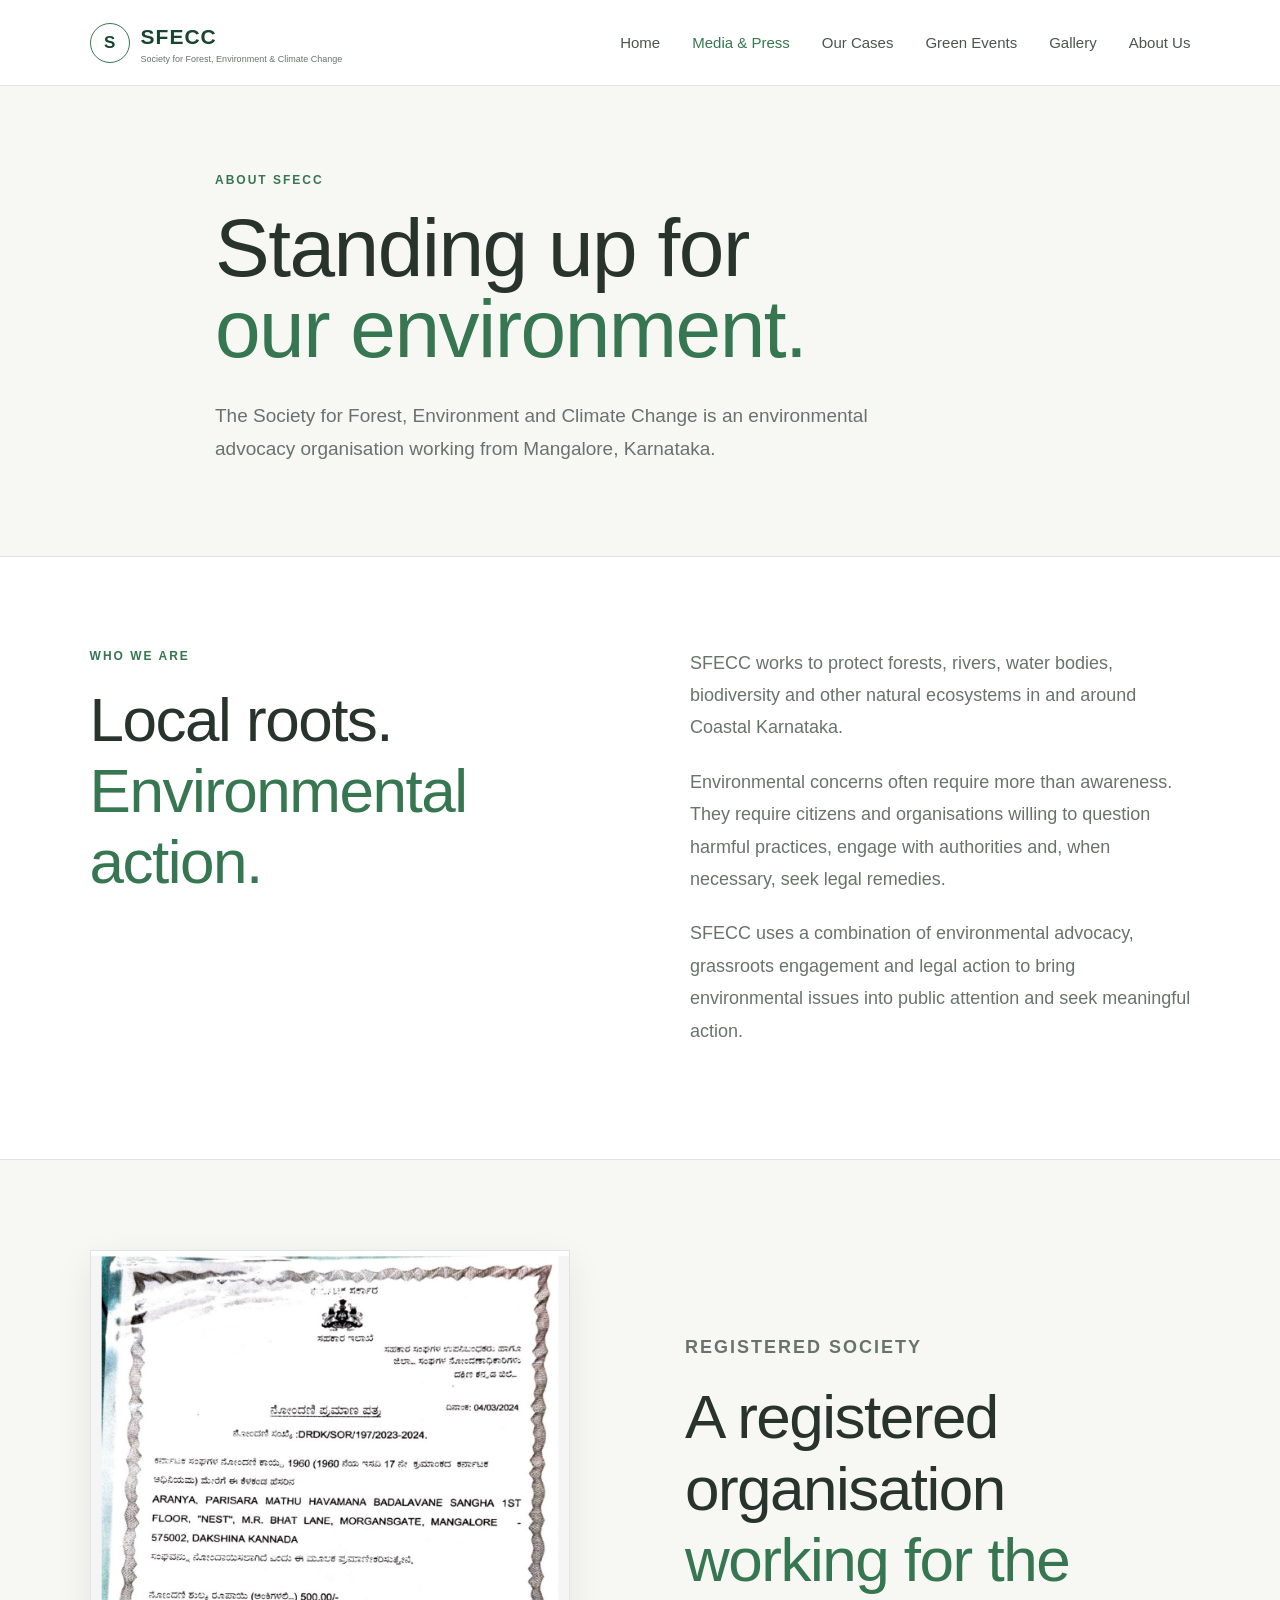
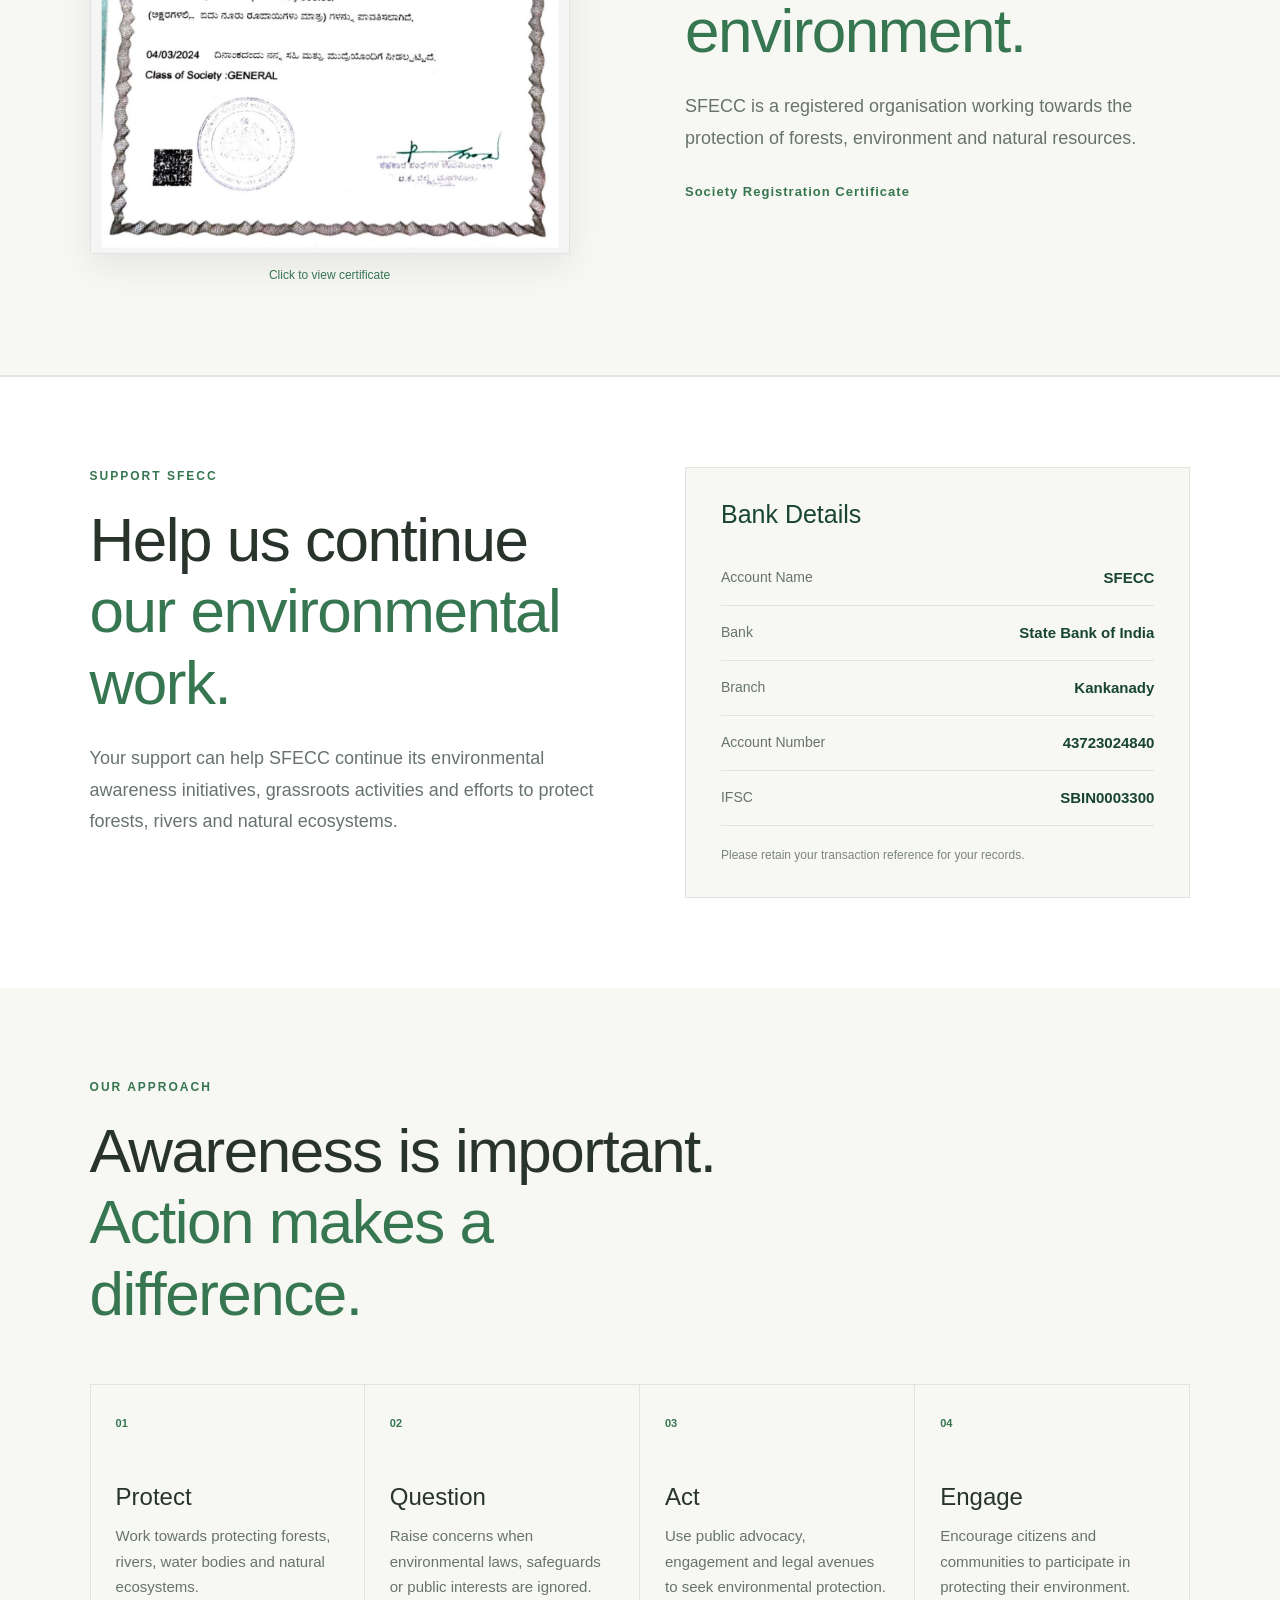
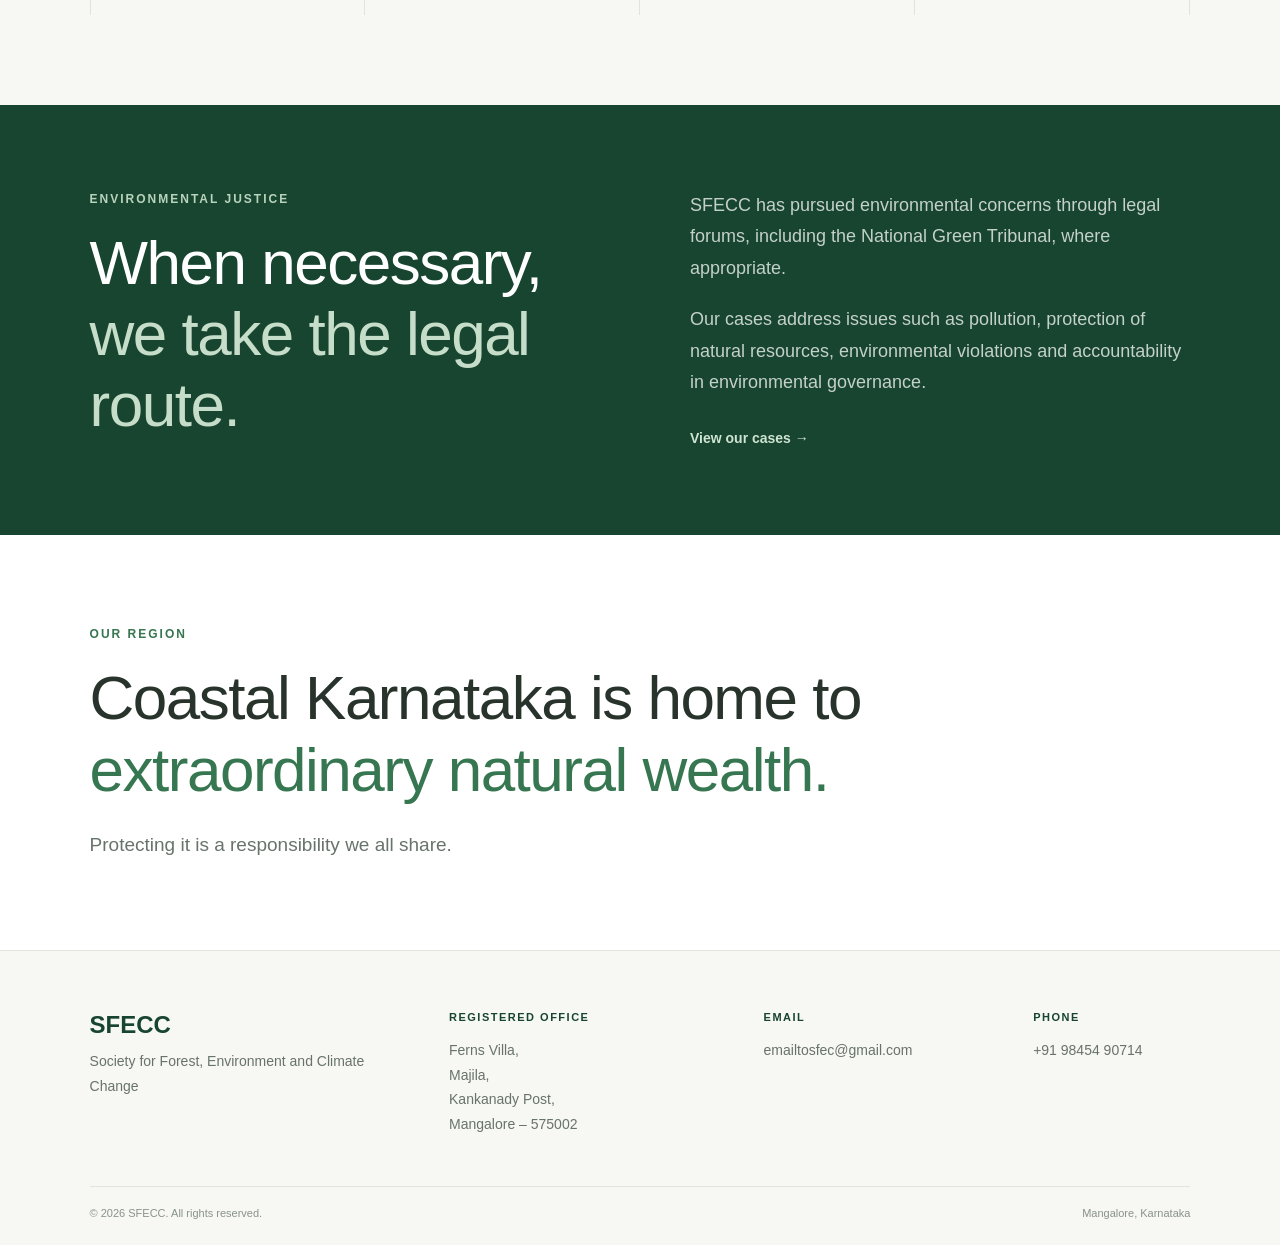
==== commit 8e2c50ba: "Add SFECC Media and Press page" ====
--- a/about.html
+++ b/about.html
@@ -28,27 +28,33 @@
             </a>
 
 
-            <nav class="main-nav">
-
-                <a href="index.html">Home</a>
-
-                <a href="about.html" class="active">
-                    About Us
-                </a>
-
-                <a href="work.html">
-                    Our Cases
-                </a>
-
-                <a href="events.html">
-                    Green Events
-                </a>
-
-                <a href="gallery.html">
-                    Gallery
-                </a>
-
-            </nav>
+          <nav class="main-nav">
+
+    <a href="index.html">
+        Home
+    </a>
+
+    <a href="media.html" class="active">
+        Media & Press
+    </a>
+
+    <a href="work.html">
+        Our Cases
+    </a>
+
+    <a href="events.html">
+        Green Events
+    </a>
+
+    <a href="gallery.html">
+        Gallery
+    </a>
+
+    <a href="about.html">
+        About Us
+    </a>
+
+</nav>
 
         </div>
 
--- a/style.css
+++ b/style.css
@@ -1376,4 +1376,527 @@
         display: block;
         text-align: left;
     }
+}
+/* =========================================
+   NGT CASE REGISTER — REFINED
+   ========================================= */
+
+#cases-container {
+    display: flex;
+    flex-direction: column;
+    gap: 28px;
+}
+
+
+/* ---------- Individual Case ---------- */
+
+.case-card {
+    display: grid;
+    grid-template-columns: 90px 1fr;
+    gap: 30px;
+
+    padding: 28px 38px;
+
+    background: var(--white);
+    border: 1px solid #dfe6e0;
+    border-left: 5px solid var(--green);
+
+    box-shadow: 0 4px 18px rgba(0, 0, 0, 0.045);
+
+    transition:
+        transform 0.25s ease,
+        box-shadow 0.25s ease;
+}
+
+.case-card:hover {
+    transform: translateY(-2px);
+    box-shadow: 0 10px 28px rgba(0, 0, 0, 0.08);
+}
+
+
+/* ---------- Case Number ---------- */
+
+.case-number {
+    color: var(--green);
+    font-size: 34px;
+    font-weight: 600;
+    line-height: 1;
+    letter-spacing: -1px;
+
+    padding-top: 2px;
+
+    border-right: 1px solid var(--border);
+}
+
+
+/* ---------- Case Content ---------- */
+
+.case-label {
+    color: var(--green);
+    font-size: 13px;
+    font-weight: 700;
+    letter-spacing: 1.2px;
+    margin-bottom: 9px;
+}
+
+.case-content h3 {
+    color: var(--green-dark);
+    font-size: 25px;
+    font-weight: 500;
+    line-height: 1.4;
+
+    margin-bottom: 25px;
+}
+
+
+/* ---------- Case Metadata ---------- */
+
+.case-meta {
+    display: grid;
+    grid-template-columns: repeat(4, 1fr);
+    gap: 22px;
+
+    padding-top: 20px;
+
+    border-top: 1px solid var(--border);
+}
+
+.case-meta span {
+    color: var(--muted);
+    font-size: 14px;
+    line-height: 1.5;
+}
+
+.case-meta strong {
+    display: block;
+
+    color: var(--green-dark);
+    font-size: 10px;
+    font-weight: 700;
+    letter-spacing: 1.2px;
+    text-transform: uppercase;
+
+    margin-bottom: 6px;
+}
+
+
+/* ---------- Mobile ---------- */
+
+@media (max-width: 900px) {
+
+    .case-meta {
+        grid-template-columns: repeat(2, 1fr);
+    }
+
+}
+
+
+@media (max-width: 650px) {
+
+    #cases-container {
+        gap: 20px;
+    }
+
+    .case-card {
+        grid-template-columns: 1fr;
+        gap: 15px;
+
+        padding: 26px 22px;
+
+        border-left-width: 4px;
+    }
+
+    .case-number {
+        font-size: 30px;
+
+        border-right: none;
+        border-bottom: 1px solid var(--border);
+
+        padding-bottom: 12px;
+    }
+
+    .case-content h3 {
+        font-size: 21px;
+    }
+
+    .case-meta {
+        grid-template-columns: 1fr 1fr;
+        gap: 18px 15px;
+    }
+
+}
+
+/* NGT CASE VISUAL TEST */
+
+.case-card {
+    background: white !important;
+    border: 1px solid #dfe6e0 !important;
+    border-left: 5px solid #2f7d4a !important;
+    margin-bottom: 28px !important;
+    padding: 32px 38px !important;
+    display: grid !important;
+    grid-template-columns: 90px 1fr !important;
+    gap: 30px !important;
+    box-shadow: 0 5px 20px rgba(0,0,0,0.06) !important;
+}
+
+.case-number {
+    font-size: 36px !important;
+    color: #2f7d4a !important;
+    font-weight: 600 !important;
+    border-right: 1px solid #dfe6e0 !important;
+}
+
+.case-content h3 {
+    font-size: 25px !important;
+    margin-bottom: 22px !important;
+}
+
+.case-meta {
+    border-top: 1px solid #dfe6e0 !important;
+    padding-top: 18px !important;
+}
+
+/* =========================================
+   NGT CASE REGISTER - FINAL
+   ========================================= */
+
+#cases-container {
+    display: flex;
+    flex-direction: column;
+    gap: 28px;
+}
+
+.case-card {
+    display: grid !important;
+    grid-template-columns: 90px 1fr !important;
+    gap: 30px;
+
+    background: var(--white);
+    border: 1px solid #dfe6e0;
+    border-left: 5px solid var(--green);
+
+    padding: 34px 38px;
+    margin: 0;
+
+    box-shadow: 0 4px 18px rgba(0, 0, 0, 0.045);
+}
+
+.case-number {
+    font-size: 34px !important;
+    font-weight: 600;
+    line-height: 1;
+
+    color: var(--green);
+
+    padding-top: 3px;
+
+    border-right: 1px solid var(--border);
+}
+
+.case-content {
+    min-width: 0;
+}
+
+.case-label {
+    color: var(--green);
+    font-size: 13px;
+    font-weight: 700;
+    letter-spacing: 1px;
+
+    margin-bottom: 8px;
+}
+
+.case-content h3 {
+    color: var(--green-dark);
+    font-size: 21px;
+    font-weight: 500;
+    line-height: 1.4;
+
+    margin: 0 0 24px 0;
+}
+
+.case-meta {
+    display: grid;
+    grid-template-columns: repeat(4, 1fr);
+    gap: 20px;
+
+    padding-top: 18px;
+
+    border-top: 1px solid var(--border);
+}
+
+.case-meta span {
+    color: var(--muted);
+    font-size: 14px;
+    line-height: 1.5;
+}
+
+.case-meta strong {
+    display: block;
+
+    color: var(--green-dark);
+    font-size: 10px;
+    font-weight: 700;
+    letter-spacing: 1px;
+    text-transform: uppercase;
+
+    margin-bottom: 5px;
+}
+
+
+/* ---------- Mobile ---------- */
+
+@media (max-width: 900px) {
+
+    .case-card {
+        grid-template-columns: 70px 1fr !important;
+        padding: 28px 26px;
+    }
+
+    .case-meta {
+        grid-template-columns: repeat(2, 1fr);
+    }
+
+}
+
+
+@media (max-width: 650px) {
+
+    #cases-container {
+        gap: 20px;
+    }
+
+    .case-card {
+        display: block !important;
+        padding: 25px 22px;
+        border-left-width: 4px;
+    }
+
+    .case-number {
+        font-size: 30px !important;
+
+        border-right: none;
+        border-bottom: 1px solid var(--border);
+
+        padding-bottom: 12px;
+        margin-bottom: 16px;
+    }
+
+    .case-content h3 {
+        font-size: 21px;
+    }
+
+    .case-meta {
+        grid-template-columns: 1fr 1fr;
+        gap: 18px 15px;
+    }
+
+}
+
+/* =========================================
+   MEDIA & PRESS
+   ========================================= */
+
+.media-feature {
+    background: var(--off-white);
+}
+
+.media-feature-header {
+    max-width: 820px;
+    margin-bottom: 48px;
+}
+
+.media-date {
+    font-size: 14px;
+    color: var(--muted);
+    margin-bottom: 14px;
+}
+
+.media-feature h2 {
+    font-size: 34px;
+    line-height: 1.2;
+    margin-bottom: 22px;
+}
+
+.media-feature h2 span,
+.media-archive h2 span {
+    color: var(--green);
+}
+
+.media-intro {
+    max-width: 760px;
+    font-size: 17px;
+    line-height: 1.75;
+    color: var(--text);
+    margin-bottom: 14px;
+}
+
+
+/* Coverage Cards */
+
+.media-coverage-grid {
+    display: grid;
+    grid-template-columns: repeat(3, 1fr);
+    gap: 24px;
+}
+
+.media-card {
+    background: var(--white);
+    border: 1px solid #dfe6e0;
+    border-top: 4px solid var(--green);
+    padding: 30px;
+    box-shadow: 0 4px 18px rgba(0, 0, 0, 0.04);
+}
+
+.media-source {
+    font-size: 12px;
+    font-weight: 700;
+    letter-spacing: 1.4px;
+    color: var(--green);
+    margin-bottom: 18px;
+}
+
+.media-card h3 {
+    font-size: 20px;
+    line-height: 1.4;
+    margin-bottom: 18px;
+}
+
+.media-card p {
+    font-size: 14px;
+    color: var(--muted);
+    margin-bottom: 22px;
+}
+
+.text-link {
+    font-size: 14px;
+    font-weight: 600;
+    color: var(--green);
+    text-decoration: none;
+}
+
+.text-link:hover {
+    text-decoration: underline;
+}
+
+
+/* Media Archive */
+
+.media-archive {
+    background: var(--white);
+}
+
+.media-archive h2 {
+    font-size: 32px;
+    line-height: 1.25;
+    margin-bottom: 48px;
+}
+
+.media-archive-item {
+    display: grid;
+    grid-template-columns: 90px 1fr;
+    gap: 30px;
+    padding: 28px 0;
+    border-top: 1px solid var(--border);
+}
+
+.media-archive-date {
+    display: flex;
+    flex-direction: column;
+    color: var(--green);
+}
+
+.media-archive-date strong {
+    font-size: 22px;
+    font-weight: 600;
+    line-height: 1;
+}
+
+.media-archive-date span {
+    font-size: 13px;
+    margin-top: 5px;
+}
+
+.media-archive-content h3 {
+    font-size: 21px;
+    margin-bottom: 8px;
+}
+
+.media-archive-content p {
+    font-size: 14px;
+    color: var(--muted);
+    margin-bottom: 8px;
+}
+
+.media-archive-content > span {
+    font-size: 13px;
+    color: var(--muted);
+}
+
+
+/* Mobile */
+
+@media (max-width: 800px) {
+
+    .media-coverage-grid {
+        grid-template-columns: 1fr;
+    }
+
+    .media-feature h2 {
+        font-size: 29px;
+    }
+
+    .media-archive h2 {
+        font-size: 28px;
+    }
+
+    .media-archive-item {
+        grid-template-columns: 65px 1fr;
+        gap: 20px;
+    }
+
+    .media-card {
+        padding: 26px;
+    }
+}
+
+/* Compact Media & Press Hero */
+
+/* Compact Media & Press Hero */
+
+.media-page-hero {
+    padding-top: 38px;
+    padding-bottom: 38px;
+}
+
+.media-page-hero h1 {
+    font-size: 48px;
+    line-height: 1.12;
+    margin-bottom: 18px;
+}
+
+.media-page-hero p:not(.section-label) {
+    font-size: 16px;
+    line-height: 1.6;
+    max-width: 700px;
+}
+
+/* Media Coverage Thumbnails */
+
+.media-image-link {
+    display: block;
+    height: 220px;
+    overflow: hidden;
+    margin: 20px 0 18px;
+    border: 1px solid var(--border);
+    background: var(--off-white);
+}
+
+.media-image-link img {
+    width: 100%;
+    height: 100%;
+    object-fit: cover;
+    object-position: top;
+    display: block;
 }
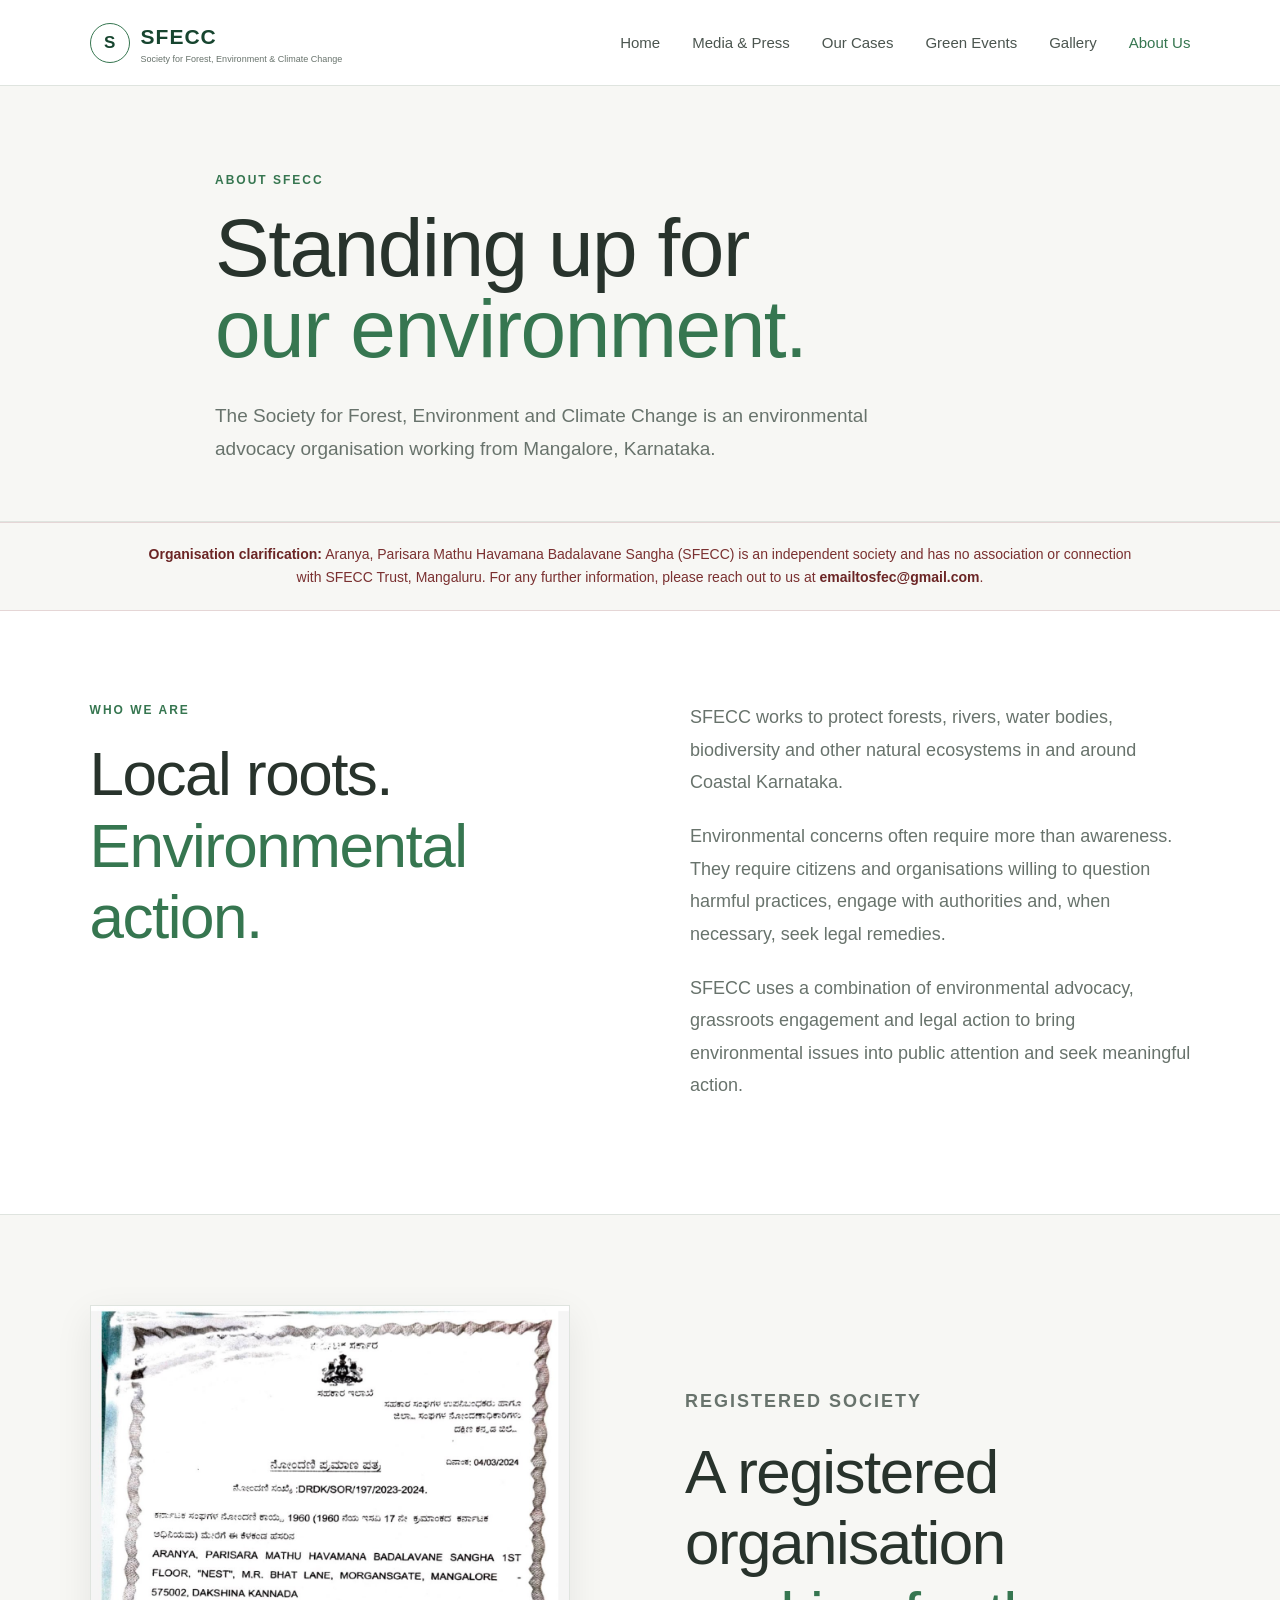
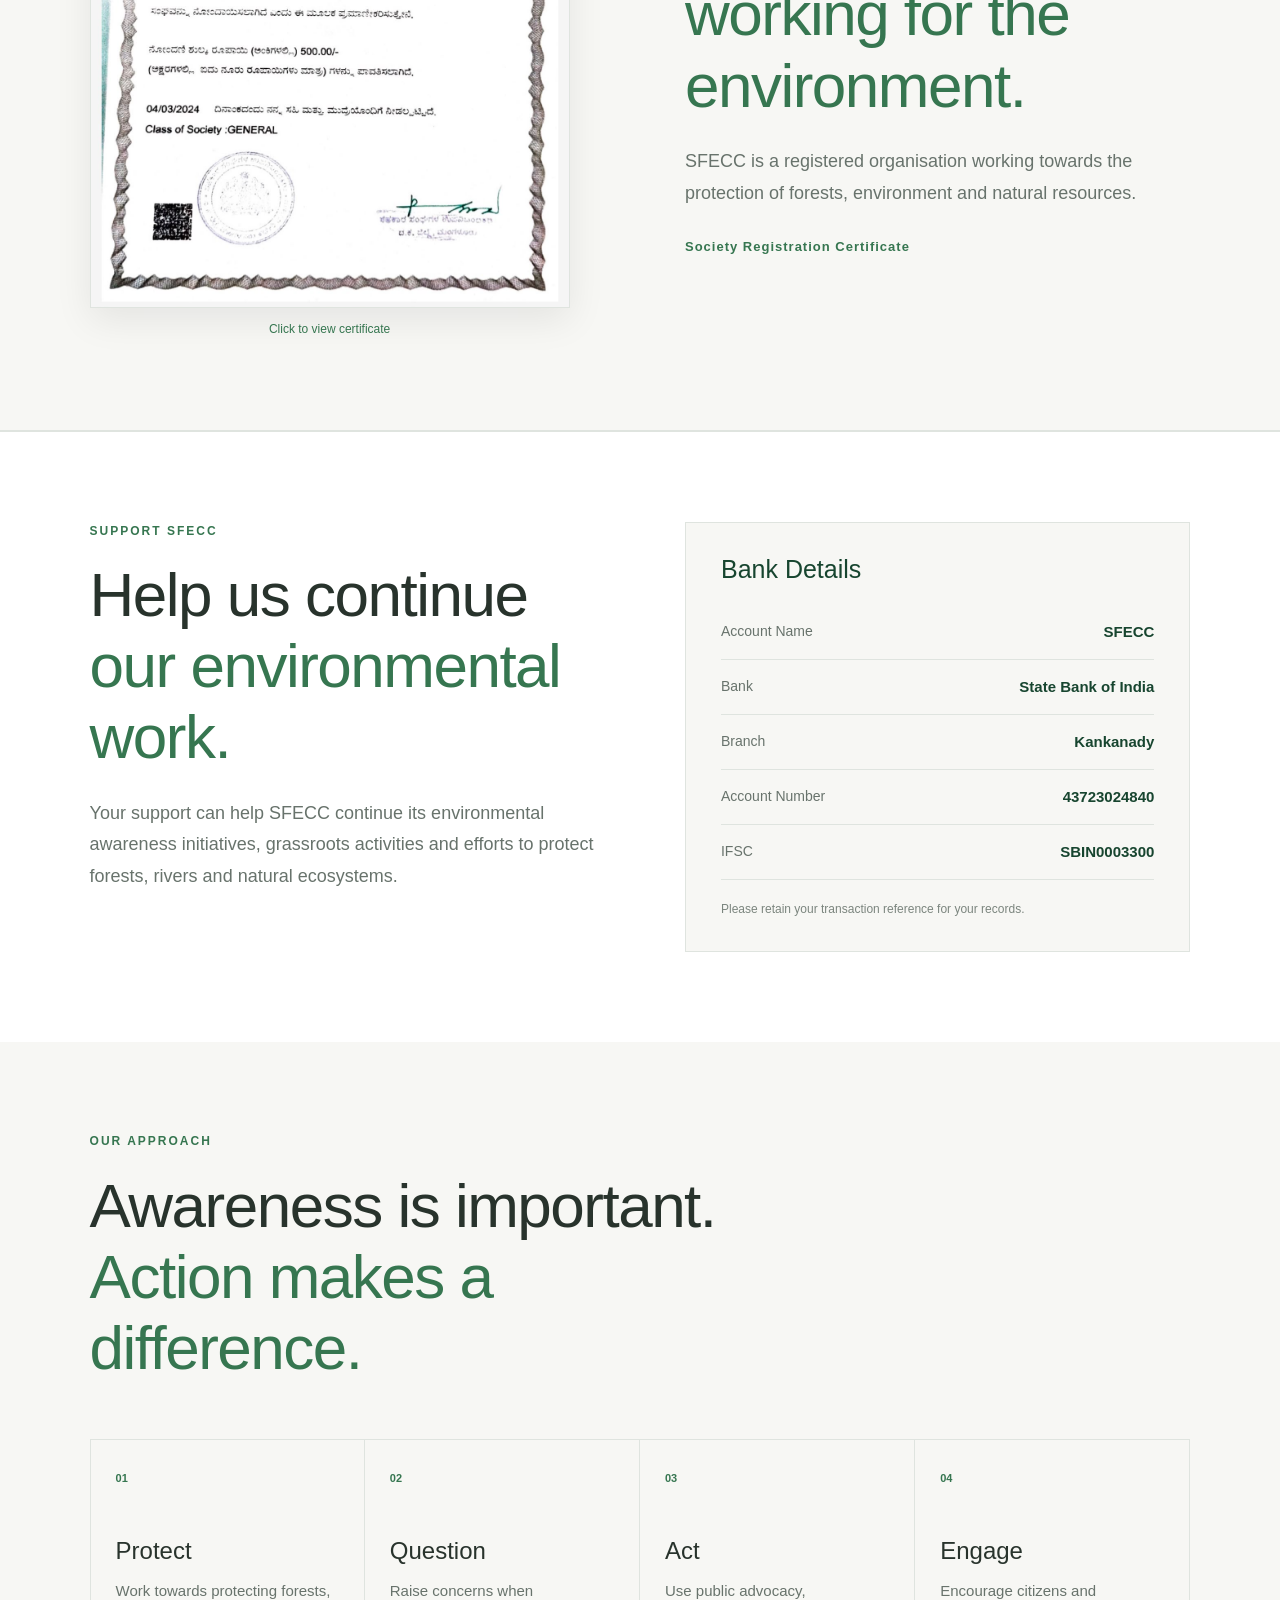
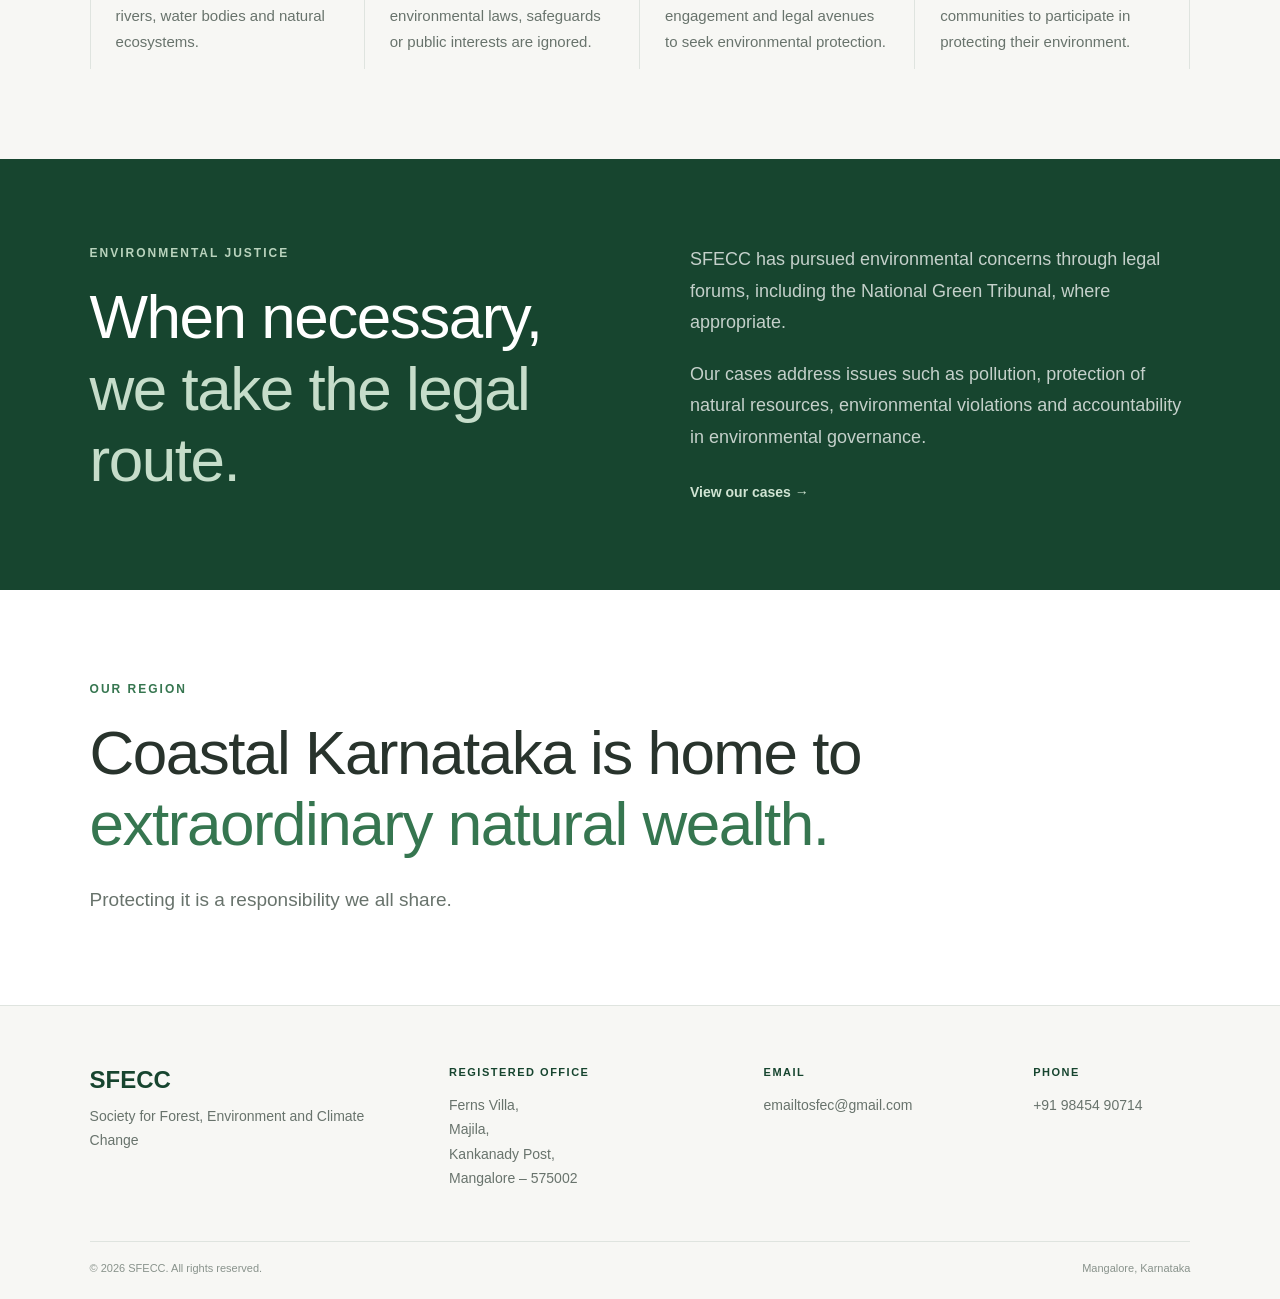
==== commit ee354419: "Add SFECC organisation clarification" ====
--- a/about.html
+++ b/about.html
@@ -34,7 +34,7 @@
         Home
     </a>
 
-    <a href="media.html" class="active">
+    <a href="media.html" >
         Media & Press
     </a>
 
@@ -50,7 +50,7 @@
         Gallery
     </a>
 
-    <a href="about.html">
+    <a href="about.html" class="active">
         About Us
     </a>
 
@@ -64,8 +64,7 @@
     <main>
 
         <!-- Page Introduction -->
-        <section class="page-hero">
-
+        <section class="page-hero about-page-hero">
             <div class="container page-hero-content">
 
                 <p class="section-label">
@@ -87,7 +86,24 @@
 
         </section>
 
-
+<!-- Organisation Clarification -->
+
+<section class="organisation-note">
+
+    <div class="container">
+
+        <p>
+    <strong>Organisation clarification:</strong>
+    Aranya, Parisara Mathu Havamana Badalavane Sangha (SFECC)
+    is an independent society and has no association or connection
+    with SFECC Trust, Mangaluru.
+    For any further information, please reach out to us at
+    <a href="mailto:emailtosfec@gmail.com">emailtosfec@gmail.com</a>.
+</p>
+
+    </div>
+
+</section>
         <!-- Who We Are -->
         <section class="about-main section">
 
--- a/style.css
+++ b/style.css
@@ -1899,4 +1899,42 @@
     object-fit: cover;
     object-position: top;
     display: block;
+}
+
+/* Organisation Clarification */
+
+.organisation-note {
+    background: var(--off-white);
+    border-top: 1px solid #e5d6d6;
+    border-bottom: 1px solid #e5d6d6;
+    padding: 20px 0;
+}
+
+.organisation-note p {
+    max-width: 1000px;
+    margin: 0 auto;
+    text-align: center;
+    font-size: 14px;
+    line-height: 1.7;
+    color: #7a3030;
+}
+
+.organisation-note strong {
+    color: #6b2525;
+}
+
+/* About Page Hero */
+
+.about-page-hero {
+    padding-bottom: 55px;
+}
+
+.organisation-note a {
+    color: #6b2525;
+    font-weight: 600;
+    text-decoration: none;
+}
+
+.organisation-note a:hover {
+    text-decoration: underline;
 }
